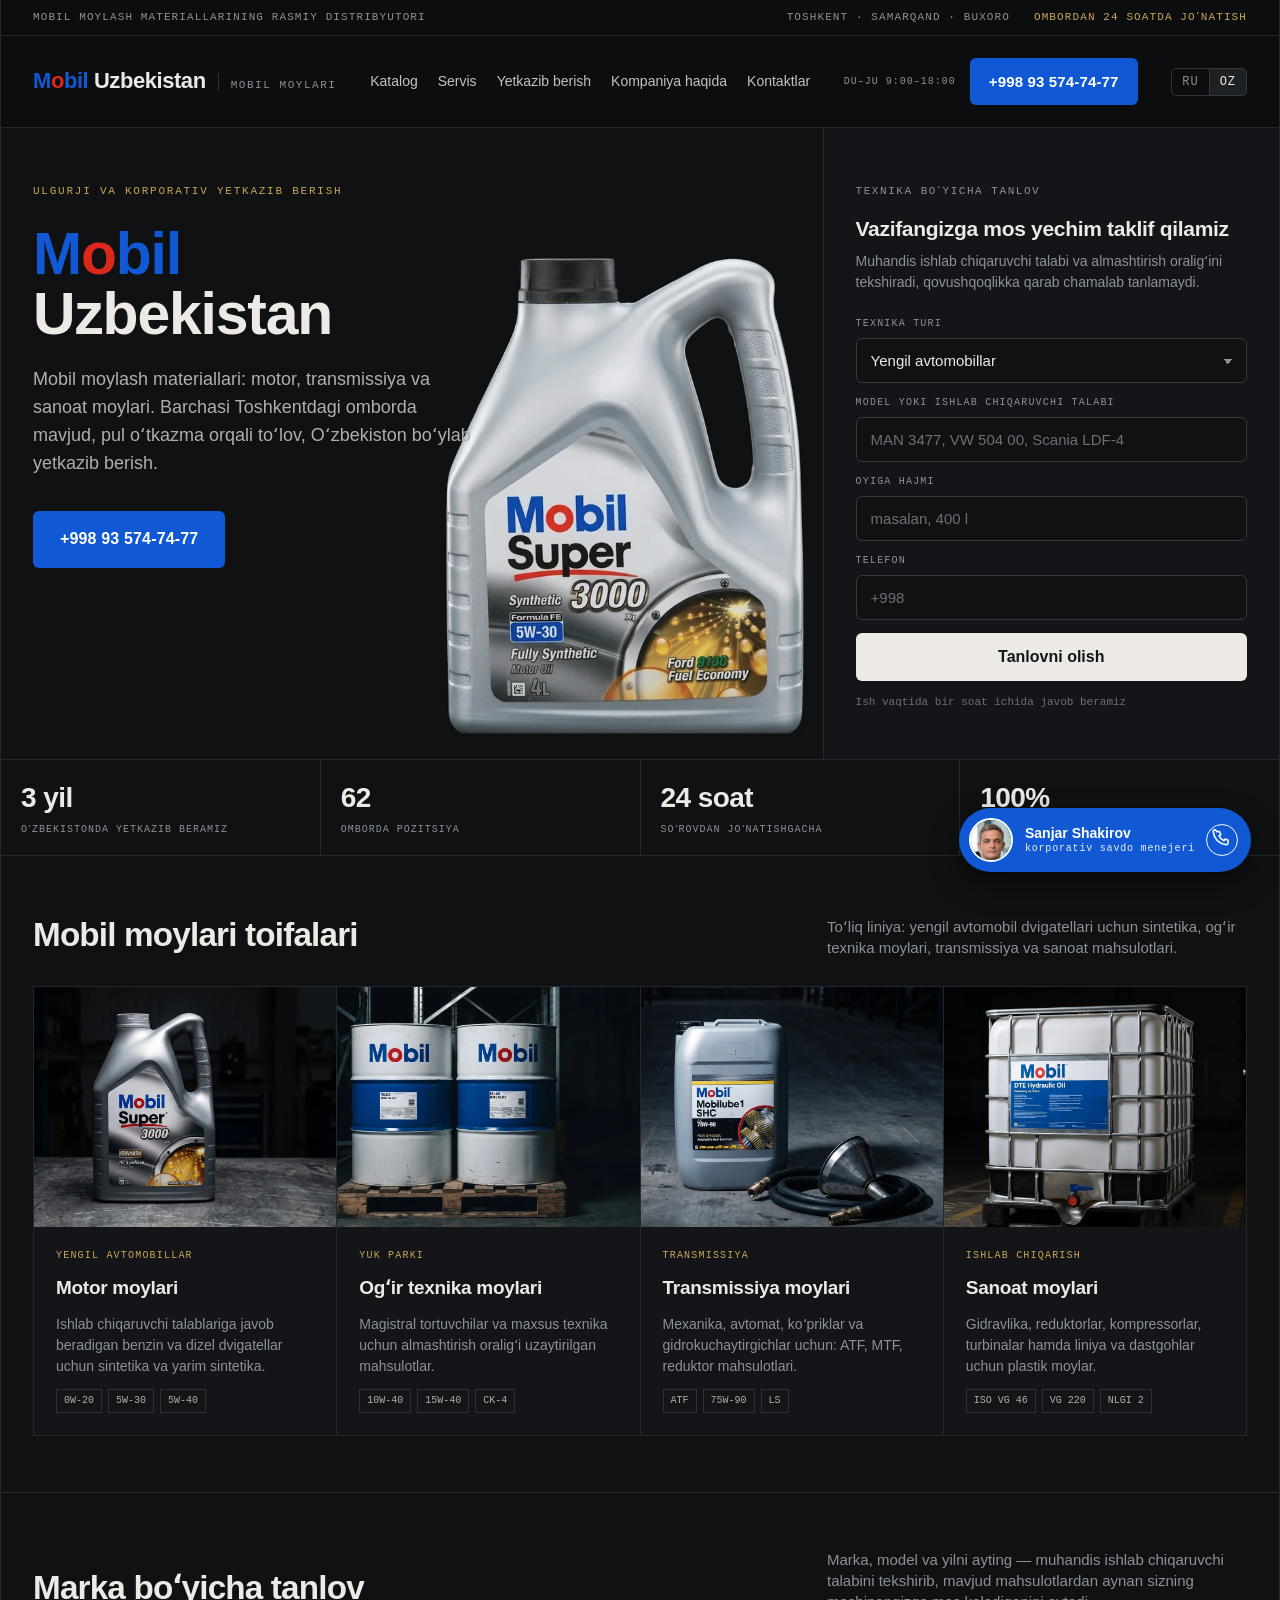
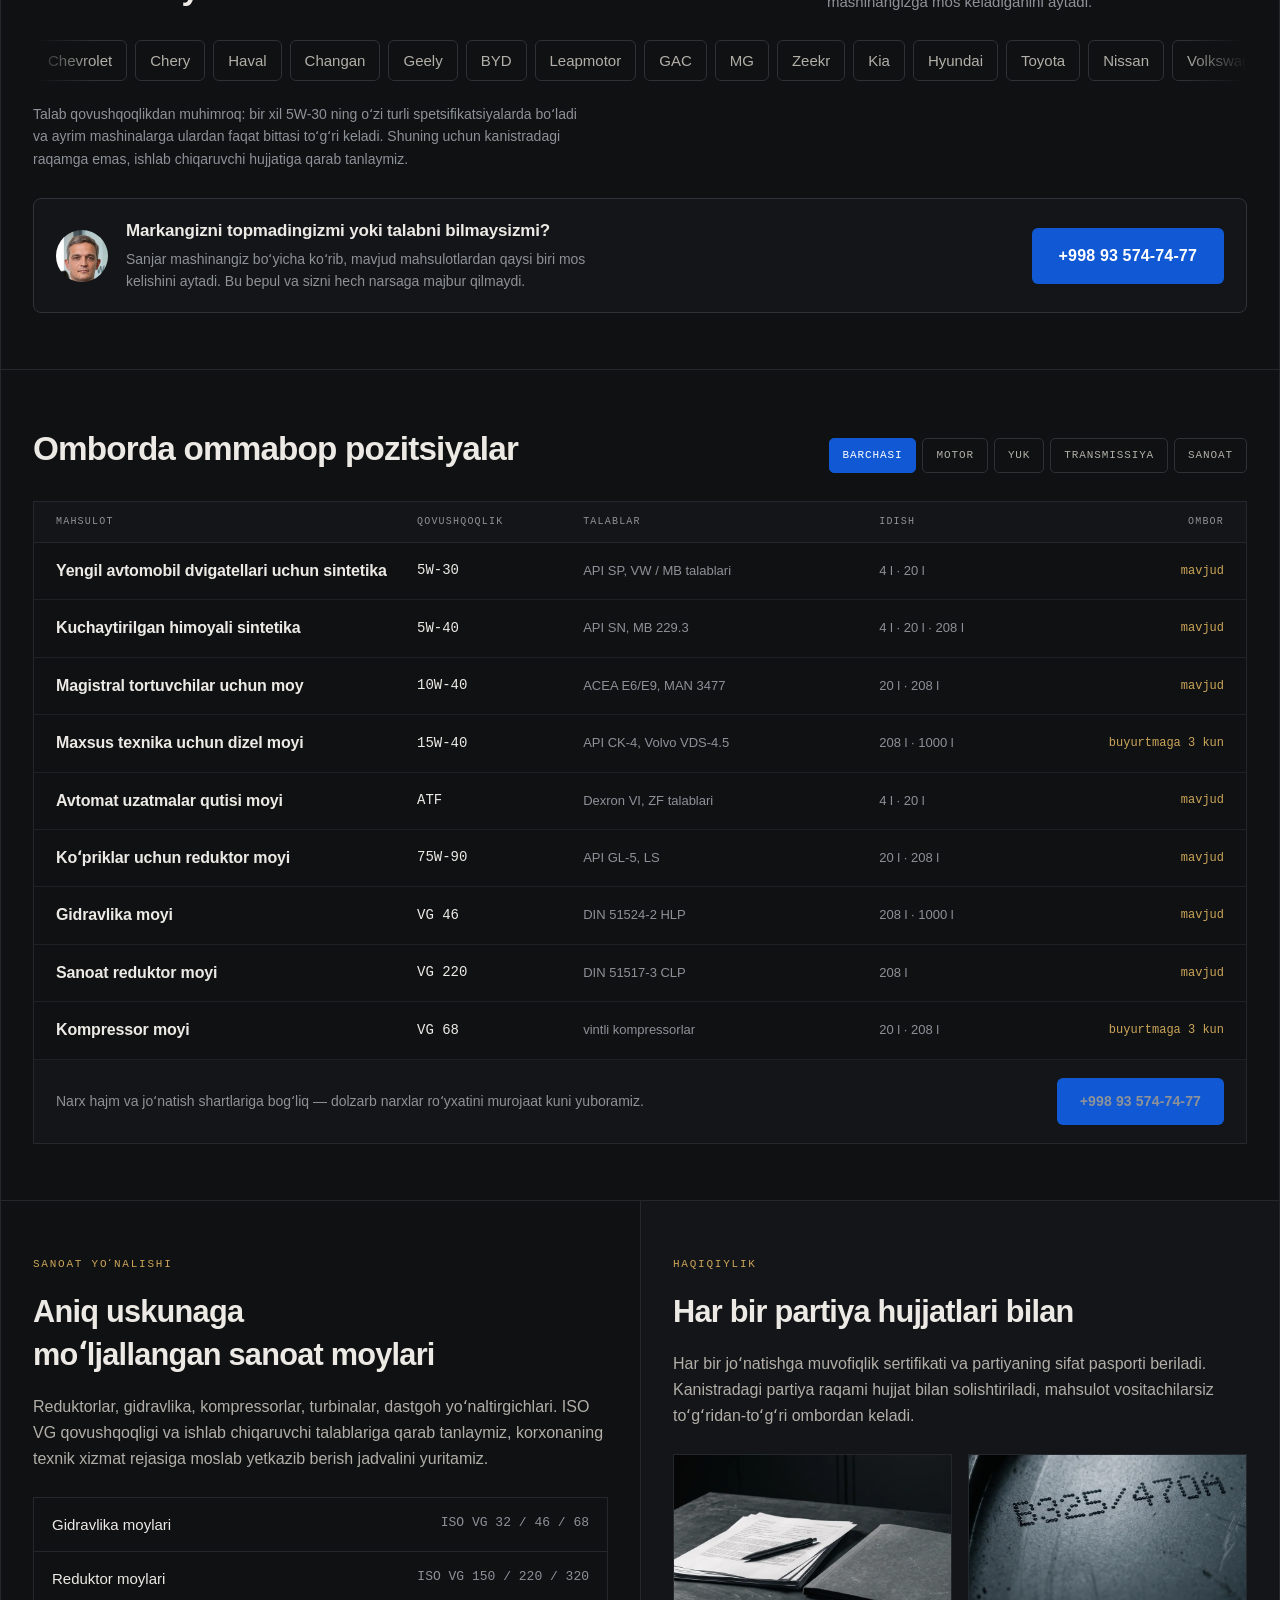
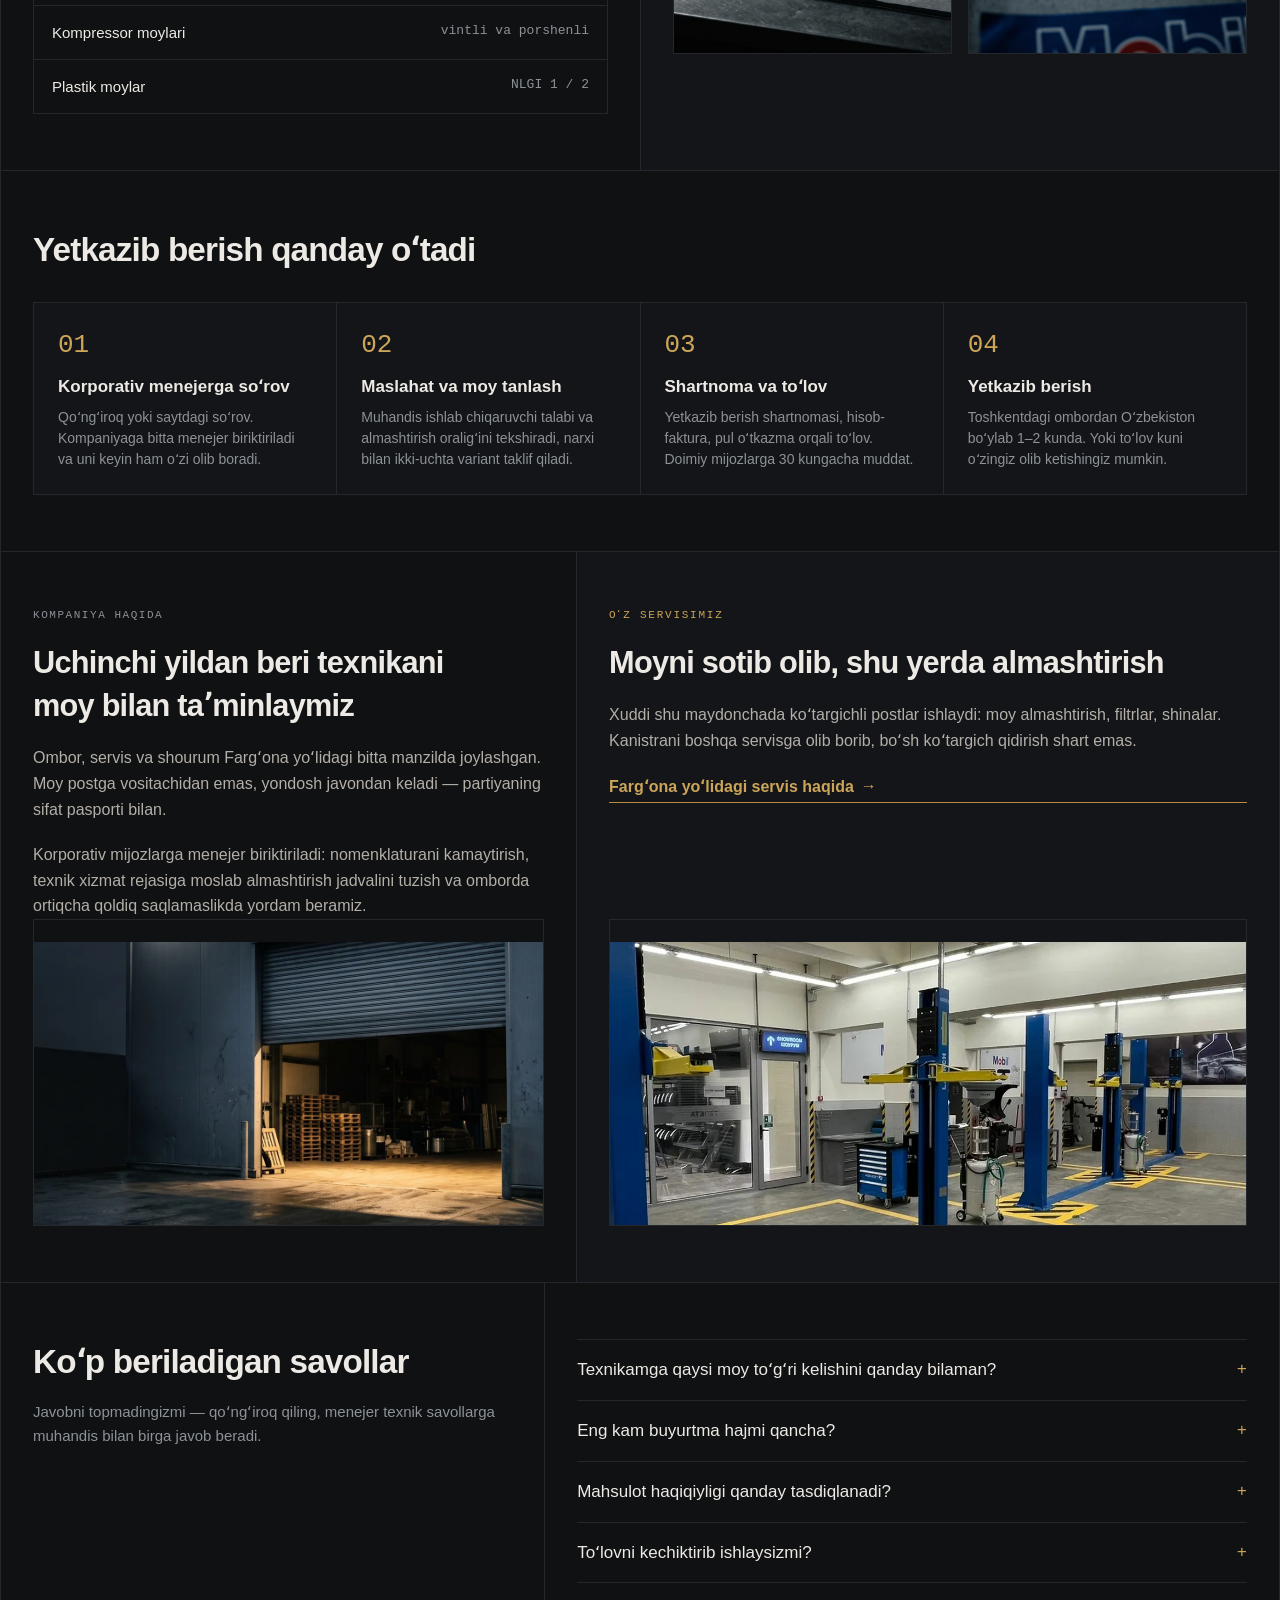
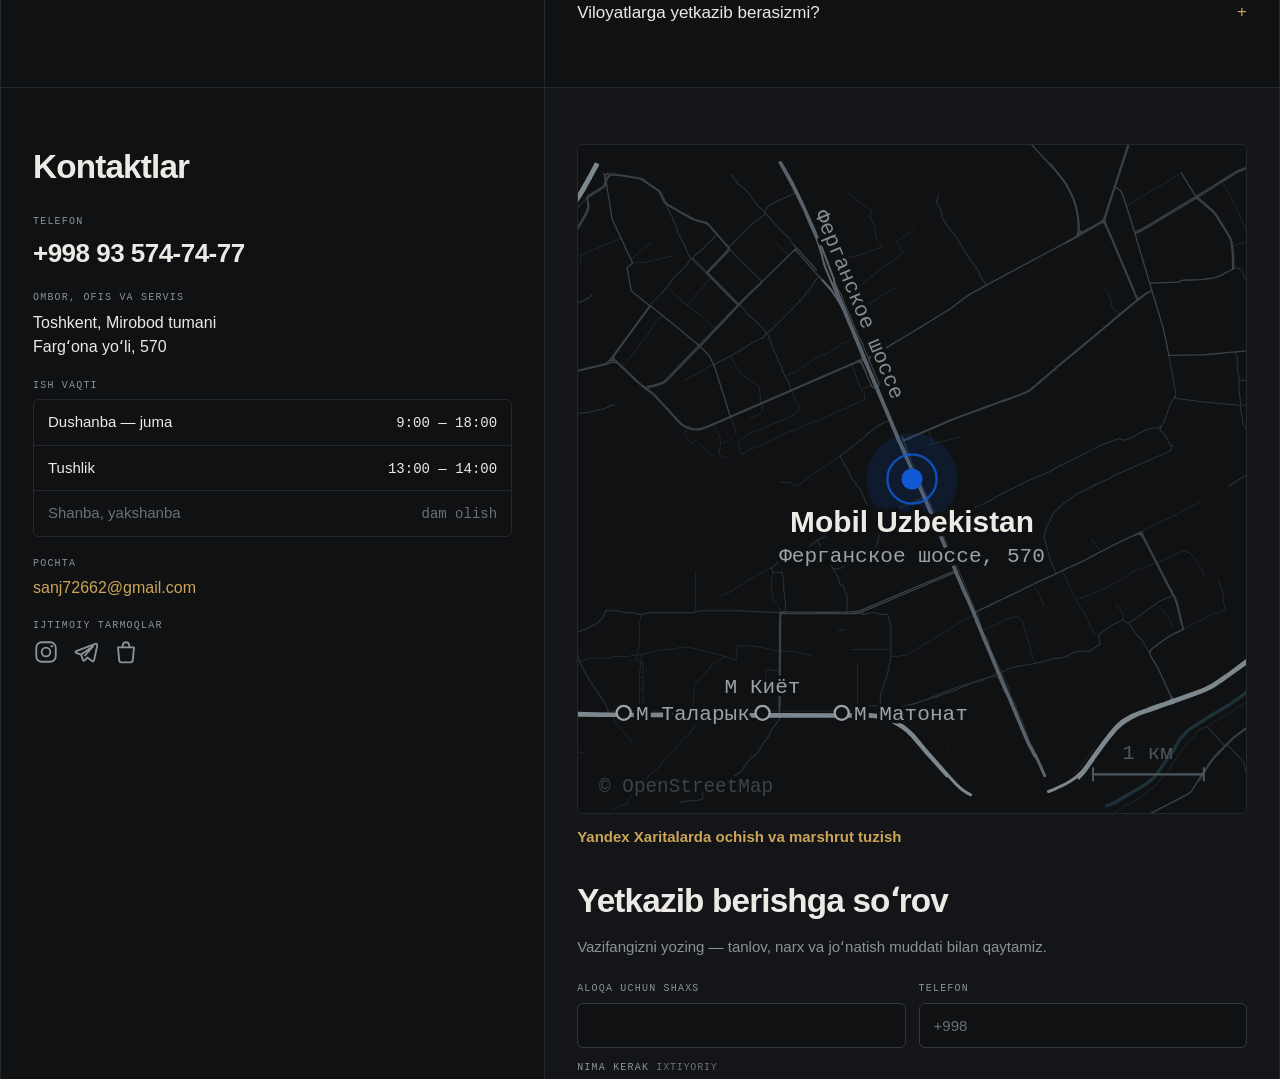
==== uz/index.html @ 9b07e810 "Узбекская версия сайта и переключатель языка Сайт без JavaScript, поэтому вторая версия — это отдель" ====
<!DOCTYPE html>
<html lang="uz">
<head>
<meta charset="utf-8">
<meta name="viewport" content="width=device-width, initial-scale=1">
<meta http-equiv="Content-Security-Policy" content="default-src 'self'; script-src 'self'; style-src 'self' 'unsafe-inline' https://fonts.googleapis.com; font-src https://fonts.gstatic.com; img-src 'self' data:; form-action 'self' https://*.workers.dev; base-uri 'self'; object-src 'none'; upgrade-insecure-requests">
<title>Toshkentda Mobil moylari — ulgurji va chakana | Mobil Uzbekistan</title>
<meta name="description" content="Toshkentda Mobil moylash materiallari: Fargʻona yoʻlidagi ombordan motor, transmissiya va sanoat moylari. Ishlab chiqaruvchi talabi boʻyicha tanlov, Oʻzbekiston boʻylab yetkazib berish, oʻz servisimiz.">
<meta name="robots" content="index,follow,max-image-preview:large,max-snippet:-1">
<meta name="author" content="Mobil Uzbekistan">
<meta name="publisher" content="Mobil Uzbekistan">
<meta name="geo.region" content="UZ-TK">
<meta name="geo.placename" content="Toshkent">
<meta name="theme-color" content="#0f1113">
<link rel="canonical" href="https://mobil-oil.uz/uz/">
<link rel="alternate" hreflang="ru" href="https://mobil-oil.uz/">
<link rel="alternate" hreflang="uz" href="https://mobil-oil.uz/uz/">
<link rel="alternate" hreflang="x-default" href="https://mobil-oil.uz/">

<meta property="og:type" content="website">
<meta property="og:site_name" content="Mobil Uzbekistan">
<meta property="og:locale" content="uz_UZ">
<meta property="og:locale:alternate" content="ru_RU">
<meta property="og:title" content="Toshkentda Mobil moylari — Mobil Uzbekistan">
<meta property="og:description" content="Fargʻona yoʻlidagi Mobil moylash materiallari ombori. Ishlab chiqaruvchi talabi boʻyicha tanlov, pul oʻtkazma orqali toʻlov, Oʻzbekiston boʻylab yetkazib berish, oʻz servisimiz.">
<meta property="og:url" content="https://mobil-oil.uz/uz/">
<meta name="twitter:card" content="summary_large_image">
<meta property="og:image" content="https://mobil-oil.uz/img/og.jpg">
<meta property="og:image:width" content="1200">
<meta property="og:image:height" content="630">
<meta property="og:image:alt" content="Mobil Uzbekistan — Mobil moylash materiallari, Toshkentdagi ombor">

<link rel="icon" href="data:image/svg+xml,%3Csvg xmlns='http://www.w3.org/2000/svg' viewBox='0 0 32 32'%3E%3Crect width='32' height='32' fill='%231159d4'/%3E%3Ctext x='16' y='22' font-family='Helvetica,Arial,sans-serif' font-size='15' font-weight='700' letter-spacing='-0.5' text-anchor='middle' fill='%23ffffff'%3EMU%3C/text%3E%3C/svg%3E">

<link rel="preconnect" href="https://fonts.googleapis.com">
<link rel="preconnect" href="https://fonts.gstatic.com" crossorigin>
<link href="https://fonts.googleapis.com/css2?family=Archivo:wght@400;500;600;700&family=JetBrains+Mono:wght@400;500&display=swap" rel="stylesheet">

<link rel="stylesheet" href="/style.css">
<link rel="preload" as="image" href="/img/hero-canister.webp" fetchpriority="high">
</head>
<body>

<div class="site">

  <div class="topbar">
    <span>Mobil moylash materiallarining rasmiy distribyutori</span>
    <span class="topbar__right">
      <span>Toshkent · Samarqand · Buxoro</span>
      <span class="topbar__ship">Ombordan 24 soatda joʻnatish</span>
    </span>
  </div>

  <header class="header">
    <div class="brand">
      <a class="brand__name" href="/uz/"><span class="wm"><span class="wm-b">M</span><span class="wm-r">o</span><span class="wm-b">bil</span> Uzbekistan</span></a>
      <span class="brand__bar"></span>
      <span class="brand__sub">Mobil moylari</span>
    </div>
    <nav class="nav">
      <a href="#catalog">Katalog</a>
      <a href="/uz/service.html">Servis</a>
      <a href="#delivery">Yetkazib berish</a>
      <a href="#about">Kompaniya haqida</a>
      <a href="#contacts">Kontaktlar</a>
    </nav>
    <div class="hcall">
      <div class="hcall__hours">du–ju 9:00–18:00</div>
      <a class="btn btn--action btn--tel" href="tel:+998935747477"><span class="tel-num">+998 93 574-74-77</span><span class="tel-word">Qoʻngʻiroq qilish</span></a>
    </div>
    <div class="lang">
      <a href="/" hreflang="ru" lang="ru">RU</a>
      <span aria-current="true">OZ</span>
    </div>
    <details class="burger">
      <summary aria-label="Menyu">☰</summary>
      <nav class="burger__menu">
        <a href="#catalog">Katalog</a>
        <a href="/uz/service.html">Servis</a>
        <a href="#delivery">Yetkazib berish</a>
        <a href="#about">Kompaniya haqida</a>
        <a href="#contacts">Kontaktlar</a>
      </nav>
    </details>
  </header>

  <!-- birinchi ekran -->
  <section class="split hero">
    <div class="hero__main">
      <div class="hero__text">
        <div class="kicker kicker--gold">Ulgurji va korporativ yetkazib berish</div>
        <h1 class="h1"><span class="wm"><span class="wm-b">M</span><span class="wm-r">o</span><span class="wm-b">bil</span> Uzbekistan</span></h1>
        <p class="hero__lead">Mobil moylash materiallari: motor, transmissiya va sanoat moylari. Barchasi Toshkentdagi omborda mavjud, pul oʻtkazma orqali toʻlov, Oʻzbekiston boʻylab yetkazib berish.</p>
        <div class="hero__cta">
          <a class="btn btn--action btn--tel" href="tel:+998935747477"><span class="tel-num">+998 93 574-74-77</span><span class="tel-word">Qoʻngʻiroq qilish</span></a>
        </div>
      </div>
      <img class="hero__prod" src="/img/hero-canister.webp" width="560" height="840"
           alt="Mobil Super 3000 X1 Formula FE 5W-30 motor moyi kanistrasi, 4 l">
    </div>

    <div class="panel pick">
      <div class="kicker">Texnika boʻyicha tanlov</div>
      <div class="pick__title">Vazifangizga mos yechim taklif qilamiz</div>
      <div class="pick__note">Muhandis ishlab chiqaruvchi talabi va almashtirish oraligʻini tekshiradi, qovushqoqlikka qarab chamalab tanlamaydi.</div>
      <form class="pick__form" method="post" action="https://mobil-oil-relay.zvezdotank.workers.dev/">
        <input type="hidden" name="_form" value="Texnika boʻyicha tanlov (UZ)">
        <input type="hidden" name="_next" value="uz">
        <input class="trap" type="text" name="company_site" tabindex="-1" autocomplete="off" aria-hidden="true">

        <label class="field">
          <span>Texnika turi</span>
          <select name="type">
            <option>Yengil avtomobillar</option>
            <option>Yuk mashinalari va maxsus texnika</option>
            <option>Sanoat uskunalari</option>
            <option>Kompressorlar va gidravlika</option>
          </select>
        </label>
        <label class="field">
          <span>Model yoki ishlab chiqaruvchi talabi</span>
          <input name="spec" placeholder="MAN 3477, VW 504 00, Scania LDF-4">
        </label>
        <label class="field">
          <span>Oyiga hajmi</span>
          <input name="volume" placeholder="masalan, 400 l">
        </label>
        <label class="field">
          <span>Telefon</span>
          <input name="phone" type="tel" placeholder="+998" required>
        </label>
        <button class="btn btn--light" type="submit">Tanlovni olish</button>
        <div class="pick__after">Ish vaqtida bir soat ichida javob beramiz</div>
      </form>
    </div>
  </section>

  <section class="statband">
    <div class="hair stats">
      <div class="stat"><div class="stat__n">3 yil</div><div class="stat__l">Oʻzbekistonda yetkazib beramiz</div></div>
      <div class="stat"><div class="stat__n">62</div><div class="stat__l">omborda pozitsiya</div></div>
      <div class="stat"><div class="stat__n">24 soat</div><div class="stat__l">soʻrovdan joʻnatishgacha</div></div>
      <div class="stat"><div class="stat__n">100%</div><div class="stat__l">sertifikatli original</div></div>
    </div>
  </section>

  <!-- toifalar -->
  <section class="sec" id="catalog">
    <div class="sechead">
      <h2 class="h2">Mobil moylari toifalari</h2>
      <p>Toʻliq liniya: yengil avtomobil dvigatellari uchun sintetika, ogʻir texnika moylari, transmissiya va sanoat mahsulotlari.</p>
    </div>
    <div class="hair cats">
      <article class="cat">
        <img class="cat__ph" src="/img/cat-motor.webp" width="1160" height="829" loading="lazy"
             alt="Verstakdagi Mobil Super 3000 5W-40 motor moyi kanistrasi">
        <div class="cat__num">01</div>
        <div class="cat__body">
          <div class="cat__kicker">Yengil avtomobillar</div>
          <div class="cat__title">Motor moylari</div>
          <div class="cat__text">Ishlab chiqaruvchi talablariga javob beradigan benzin va dizel dvigatellar uchun sintetika va yarim sintetika.</div>
          <div class="cat__tagline">0W-20 · 5W-30 · 5W-40 · VW, MB, BMW talablari</div>
          <div class="cat__tags"><span>0W-20</span><span>5W-30</span><span>5W-40</span></div>
        </div>
      </article>
      <article class="cat">
        <img class="cat__ph" src="/img/cat-truck.webp" width="1160" height="829" loading="lazy"
             alt="Omborda palletdagi 208 litrli Mobil moyi bochkalari">
        <div class="cat__num">02</div>
        <div class="cat__body">
          <div class="cat__kicker">Yuk parki</div>
          <div class="cat__title">Ogʻir texnika moylari</div>
          <div class="cat__text">Magistral tortuvchilar va maxsus texnika uchun almashtirish oraligʻi uzaytirilgan mahsulotlar.</div>
          <div class="cat__tagline">10W-40 · 15W-40 · MAN, Scania, Volvo</div>
          <div class="cat__tags"><span>10W-40</span><span>15W-40</span><span>CK-4</span></div>
        </div>
      </article>
      <article class="cat">
        <img class="cat__ph" src="/img/cat-trans.webp" width="1160" height="829" loading="lazy"
             alt="20 litrli Mobilube 1 SHC 75W-90 transmissiya moyi chelagi">
        <div class="cat__num">03</div>
        <div class="cat__body">
          <div class="cat__kicker">Transmissiya</div>
          <div class="cat__title">Transmissiya moylari</div>
          <div class="cat__text">Mexanika, avtomat, koʻpriklar va gidrokuchaytirgichlar uchun: ATF, MTF, reduktor mahsulotlari.</div>
          <div class="cat__tagline">ATF · 75W-90 · 80W-140 · LS turlari</div>
          <div class="cat__tags"><span>ATF</span><span>75W-90</span><span>LS</span></div>
        </div>
      </article>
      <article class="cat">
        <img class="cat__ph" src="/img/cat-industrial.webp" width="1160" height="829" loading="lazy"
             alt="Mobil DTE gidravlika moyi solingan 1000 litrli yevrokub">
        <div class="cat__num">04</div>
        <div class="cat__body">
          <div class="cat__kicker">Ishlab chiqarish</div>
          <div class="cat__title">Sanoat moylari</div>
          <div class="cat__text">Gidravlika, reduktorlar, kompressorlar, turbinalar hamda liniya va dastgohlar uchun plastik moylar.</div>
          <div class="cat__tagline">ISO VG 32–320 · NLGI 1/2 · turbina moylari</div>
          <div class="cat__tags"><span>ISO VG 46</span><span>VG 220</span><span>NLGI 2</span></div>
        </div>
      </article>
    </div>
  </section>

  <!-- markalar -->
  <section class="sec brands">
    <div class="sechead">
      <h2 class="h2">Marka boʻyicha tanlov</h2>
      <p>Marka, model va yilni ayting — muhandis ishlab chiqaruvchi talabini tekshirib, mavjud mahsulotlardan aynan sizning mashinangizga mos keladiganini aytadi.</p>
    </div>
    <div class="marquee">
      <div class="marquee__track">
        <span>Chevrolet</span>
        <span>Chery</span>
        <span>Haval</span>
        <span>Changan</span>
        <span>Geely</span>
        <span>BYD</span>
        <span>Leapmotor</span>
        <span>GAC</span>
        <span>MG</span>
        <span>Zeekr</span>
        <span>Kia</span>
        <span>Hyundai</span>
        <span>Toyota</span>
        <span>Nissan</span>
        <span>Volkswagen</span>
        <span>Mercedes-Benz</span>
        <span>BMW</span>
        <span>Porsche</span>
        <span>Isuzu</span>
        <span aria-hidden="true">Chevrolet</span>
        <span aria-hidden="true">Chery</span>
        <span aria-hidden="true">Haval</span>
        <span aria-hidden="true">Changan</span>
        <span aria-hidden="true">Geely</span>
        <span aria-hidden="true">BYD</span>
        <span aria-hidden="true">Leapmotor</span>
        <span aria-hidden="true">GAC</span>
        <span aria-hidden="true">MG</span>
        <span aria-hidden="true">Zeekr</span>
        <span aria-hidden="true">Kia</span>
        <span aria-hidden="true">Hyundai</span>
        <span aria-hidden="true">Toyota</span>
        <span aria-hidden="true">Nissan</span>
        <span aria-hidden="true">Volkswagen</span>
        <span aria-hidden="true">Mercedes-Benz</span>
        <span aria-hidden="true">BMW</span>
        <span aria-hidden="true">Porsche</span>
        <span aria-hidden="true">Isuzu</span>
      </div>
    </div>
    <p class="brands__note">Talab qovushqoqlikdan muhimroq: bir xil 5W-30 ning oʻzi turli spetsifikatsiyalarda boʻladi va ayrim mashinalarga ulardan faqat bittasi toʻgʻri keladi. Shuning uchun kanistradagi raqamga emas, ishlab chiqaruvchi hujjatiga qarab tanlaymiz.</p>
    <div class="nextstep">
      <img class="nextstep__ava" src="/img/manager.webp" width="192" height="192" alt="">
      <div class="nextstep__text">
        <b>Markangizni topmadingizmi yoki talabni bilmaysizmi?</b>
        <span>Sanjar mashinangiz boʻyicha koʻrib, mavjud mahsulotlardan qaysi biri mos kelishini aytadi. Bu bepul va sizni hech narsaga majbur qilmaydi.</span>
      </div>
      <a class="btn btn--action btn--tel" href="tel:+998935747477"><span class="tel-num">+998 93 574-74-77</span><span class="tel-word">Sanjarga qoʻngʻiroq</span></a>
    </div>
  </section>

  <!-- ommabop pozitsiyalar -->
  <section class="sec catalog">
    <div class="sechead">
      <h2 class="h2">Omborda ommabop pozitsiyalar</h2>
      <fieldset class="filters">
        <legend>Mahsulot guruhi boʻyicha filtr</legend>
        <input type="radio" name="filter" id="f-all" checked><label for="f-all">Barchasi</label>
        <input type="radio" name="filter" id="f-motor"><label for="f-motor">Motor</label>
        <input type="radio" name="filter" id="f-truck"><label for="f-truck">Yuk</label>
        <input type="radio" name="filter" id="f-trans"><label for="f-trans">Transmissiya</label>
        <input type="radio" name="filter" id="f-indus"><label for="f-indus">Sanoat</label>
      </fieldset>
    </div>
    <div class="table">
      <div class="prow thead">
        <div>Mahsulot</div><div>Qovushqoqlik</div><div>Talablar</div><div>Idish</div><div style="text-align:right">Ombor</div>
      </div>
      <div class="prow" data-g="motor">
        <div class="p-name">Yengil avtomobil dvigatellari uchun sintetika</div>
        <div class="p-visc">5W-30</div>
        <div class="p-spec">API SP, VW / MB talablari</div>
        <div class="p-pack">4 l · 20 l</div>
        <div class="p-stock">mavjud</div>
      </div>
      <div class="prow" data-g="motor">
        <div class="p-name">Kuchaytirilgan himoyali sintetika</div>
        <div class="p-visc">5W-40</div>
        <div class="p-spec">API SN, MB 229.3</div>
        <div class="p-pack">4 l · 20 l · 208 l</div>
        <div class="p-stock">mavjud</div>
      </div>
      <div class="prow" data-g="truck">
        <div class="p-name">Magistral tortuvchilar uchun moy</div>
        <div class="p-visc">10W-40</div>
        <div class="p-spec">ACEA E6/E9, MAN 3477</div>
        <div class="p-pack">20 l · 208 l</div>
        <div class="p-stock">mavjud</div>
      </div>
      <div class="prow" data-g="truck">
        <div class="p-name">Maxsus texnika uchun dizel moyi</div>
        <div class="p-visc">15W-40</div>
        <div class="p-spec">API CK-4, Volvo VDS-4.5</div>
        <div class="p-pack">208 l · 1000 l</div>
        <div class="p-stock">buyurtmaga 3 kun</div>
      </div>
      <div class="prow" data-g="trans">
        <div class="p-name">Avtomat uzatmalar qutisi moyi</div>
        <div class="p-visc">ATF</div>
        <div class="p-spec">Dexron VI, ZF talablari</div>
        <div class="p-pack">4 l · 20 l</div>
        <div class="p-stock">mavjud</div>
      </div>
      <div class="prow" data-g="trans">
        <div class="p-name">Koʻpriklar uchun reduktor moyi</div>
        <div class="p-visc">75W-90</div>
        <div class="p-spec">API GL-5, LS</div>
        <div class="p-pack">20 l · 208 l</div>
        <div class="p-stock">mavjud</div>
      </div>
      <div class="prow" data-g="indus">
        <div class="p-name">Gidravlika moyi</div>
        <div class="p-visc">VG 46</div>
        <div class="p-spec">DIN 51524-2 HLP</div>
        <div class="p-pack">208 l · 1000 l</div>
        <div class="p-stock">mavjud</div>
      </div>
      <div class="prow" data-g="indus">
        <div class="p-name">Sanoat reduktor moyi</div>
        <div class="p-visc">VG 220</div>
        <div class="p-spec">DIN 51517-3 CLP</div>
        <div class="p-pack">208 l</div>
        <div class="p-stock">mavjud</div>
      </div>
      <div class="prow" data-g="indus">
        <div class="p-name">Kompressor moyi</div>
        <div class="p-visc">VG 68</div>
        <div class="p-spec">vintli kompressorlar</div>
        <div class="p-pack">20 l · 208 l</div>
        <div class="p-stock">buyurtmaga 3 kun</div>
      </div>
      <div class="tfoot">
        <span>Narx hajm va joʻnatish shartlariga bogʻliq — dolzarb narxlar roʻyxatini murojaat kuni yuboramiz.</span>
        <a class="btn btn--action btn--tel" href="tel:+998935747477"><span class="tel-num">+998 93 574-74-77</span><span class="tel-word">Narxni bilish</span></a>
      </div>
    </div>
  </section>

  <!-- sanoat yoʻnalishi va haqiqiylik -->
  <section class="split" id="industrial" style="grid-template-columns:1fr 1fr">
    <div class="sec" style="border-bottom:0">
      <div class="kicker kicker--gold">Sanoat yoʻnalishi</div>
      <h2 class="h3" style="margin:18px 0">Aniq uskunaga moʻljallangan sanoat moylari</h2>
      <p class="lead" style="margin-bottom:26px">Reduktorlar, gidravlika, kompressorlar, turbinalar, dastgoh yoʻnaltirgichlari. ISO VG qovushqoqligi va ishlab chiqaruvchi talablariga qarab tanlaymiz, korxonaning texnik xizmat rejasiga moslab yetkazib berish jadvalini yuritamiz.</p>
      <div class="hair rows">
        <div class="row2"><span>Gidravlika moylari</span><span>ISO VG 32 / 46 / 68</span></div>
        <div class="row2"><span>Reduktor moylari</span><span>ISO VG 150 / 220 / 320</span></div>
        <div class="row2"><span>Kompressor moylari</span><span>vintli va porshenli</span></div>
        <div class="row2"><span>Plastik moylar</span><span>NLGI 1 / 2</span></div>
      </div>
    </div>
    <div class="sec panel" style="border-bottom:0">
      <div class="kicker kicker--gold">Haqiqiylik</div>
      <h2 class="h3" style="margin:18px 0">Har bir partiya hujjatlari bilan</h2>
      <p class="lead" style="margin-bottom:26px">Har bir joʻnatishga muvofiqlik sertifikati va partiyaning sifat pasporti beriladi. Kanistradagi partiya raqami hujjat bilan solishtiriladi, mahsulot vositachilarsiz toʻgʻridan-toʻgʻri ombordan keladi.</p>
      <div class="docs">
        <img src="/img/doc-papers.webp" width="900" height="600" loading="lazy"
             alt="Joʻnatish hujjatlari: muvofiqlik sertifikati va sifat pasporti">
        <img src="/img/doc-batch.webp" width="900" height="600" loading="lazy"
             alt="Mobil bochkasi qopqogʻiga tushirilgan partiya raqami">
      </div>
    </div>
  </section>

  <!-- yetkazib berish -->
  <section class="sec" id="delivery">
    <h2 class="h2" style="margin-bottom:28px">Yetkazib berish qanday oʻtadi</h2>
    <div class="hair steps">
      <div class="step">
        <div class="step__n">01</div>
        <div class="step__t">Korporativ menejerga soʻrov</div>
        <div class="step__d">Qoʻngʻiroq yoki saytdagi soʻrov. Kompaniyaga bitta menejer biriktiriladi va uni keyin ham oʻzi olib boradi.</div>
      </div>
      <div class="step">
        <div class="step__n">02</div>
        <div class="step__t">Maslahat va moy tanlash</div>
        <div class="step__d">Muhandis ishlab chiqaruvchi talabi va almashtirish oraligʻini tekshiradi, narxi bilan ikki-uchta variant taklif qiladi.</div>
      </div>
      <div class="step">
        <div class="step__n">03</div>
        <div class="step__t">Shartnoma va toʻlov</div>
        <div class="step__d">Yetkazib berish shartnomasi, hisob-faktura, pul oʻtkazma orqali toʻlov. Doimiy mijozlarga 30 kungacha muddat.</div>
      </div>
      <div class="step">
        <div class="step__n">04</div>
        <div class="step__t">Yetkazib berish</div>
        <div class="step__d">Toshkentdagi ombordan Oʻzbekiston boʻylab 1–2 kunda. Yoki toʻlov kuni oʻzingiz olib ketishingiz mumkin.</div>
      </div>
    </div>
  </section>

  <!-- kompaniya haqida -->
  <section class="split about" id="about">
    <div class="sec" style="border-bottom:0">
      <div class="kicker">Kompaniya haqida</div>
      <h2 class="h3" style="margin:18px 0">Uchinchi yildan beri texnikani moy bilan taʼminlaymiz</h2>
      <p class="lead">Ombor, servis va shourum Fargʻona yoʻlidagi bitta manzilda joylashgan. Moy postga vositachidan emas, yondosh javondan keladi — partiyaning sifat pasporti bilan.</p>
      <p class="lead">Korporativ mijozlarga menejer biriktiriladi: nomenklaturani kamaytirish, texnik xizmat rejasiga moslab almashtirish jadvalini tuzish va omborda ortiqcha qoldiq saqlamaslikda yordam beramiz.</p>
      <img class="shot" style="margin-top:22px" src="/img/gate.webp" width="1160" height="870" loading="lazy"
           alt="Ombor darvozasi va yuk ortish maydonchasi">
    </div>
    <div class="sec panel" style="border-bottom:0">
      <div class="kicker kicker--gold">Oʻz servisimiz</div>
      <h2 class="h3" style="margin:18px 0">Moyni sotib olib, shu yerda almashtirish</h2>
      <p class="lead" style="margin-bottom:22px">Xuddi shu maydonchada koʻtargichli postlar ishlaydi: moy almashtirish, filtrlar, shinalar. Kanistrani boshqa servisga olib borib, boʻsh koʻtargich qidirish shart emas.</p>
      <a class="crosslink" href="/uz/service.html">Fargʻona yoʻlidagi servis haqida</a>
      <img class="shot" style="margin-top:22px" src="/img/service.webp" width="1160" height="870" loading="lazy"
           alt="Toshkentdagi Mobil Uzbekistan omborida koʻtargichli servis posti">
    </div>
  </section>

  <!-- savollar -->
  <section class="split faq">
    <div class="faq__intro">
      <h2 class="h2">Koʻp beriladigan savollar</h2>
      <p>Javobni topmadingizmi — qoʻngʻiroq qiling, menejer texnik savollarga muhandis bilan birga javob beradi.</p>
    </div>
    <div class="faq__list">
      <details class="qa" name="faq">
        <summary>Texnikamga qaysi moy toʻgʻri kelishini qanday bilaman?<span class="qa__sign">+</span></summary>
        <div class="qa__a">Model va ishlab chiqaruvchi talabini yuboring — muhandis spetsifikatsiyalarni solishtirib, narxi va yetkazib berish muddati bilan ikki-uchta variant taklif qiladi.</div>
      </details>
      <details class="qa" name="faq">
        <summary>Eng kam buyurtma hajmi qancha?<span class="qa__sign">+</span></summary>
        <div class="qa__a">Chakana savdoda — bitta kanistra. Ulgurji narxlar 200 litrdan yoki shartnoma boʻyicha muntazam oylik hajmdan boshlanadi.</div>
      </details>
      <details class="qa" name="faq">
        <summary>Mahsulot haqiqiyligi qanday tasdiqlanadi?<span class="qa__sign">+</span></summary>
        <div class="qa__a">Har bir partiyaga muvofiqlik sertifikati va sifat pasporti beramiz. Idishdagi partiya raqami hujjat bilan solishtiriladi.</div>
      </details>
      <details class="qa" name="faq">
        <summary>Toʻlovni kechiktirib ishlaysizmi?<span class="qa__sign">+</span></summary>
        <div class="qa__a">Ha, doimiy korporativ mijozlar uchun — yetkazib berish shartnomasi boʻyicha 30 kungacha.</div>
      </details>
      <details class="qa" name="faq">
        <summary>Viloyatlarga yetkazib berasizmi?<span class="qa__sign">+</span></summary>
        <div class="qa__a">Oʻzbekiston boʻylab 1–2 kunda yetkazamiz. Toshkent boʻyicha 300 litrdan ortiq buyurtmalarni bepul olib boramiz.</div>
      </details>
    </div>
  </section>

  <div class="mgr">
    <details>
      <summary>
        <img class="mgr__ava" src="/img/manager.webp" width="192" height="192" alt="">
        <span class="mgr__who"><b>Sanjar Shakirov</b><i>korporativ savdo menejeri</i></span>
        <span class="mgr__ring"><svg class="mgr__phone" viewBox="0 0 24 24" fill="none" stroke="currentColor" stroke-width="1.8" stroke-linecap="round" stroke-linejoin="round" aria-hidden="true"><path d="M6.6 2.9h2.7l1.4 3.4-2 1.2a12 12 0 0 0 5.4 5.4l1.2-2 3.4 1.4v2.7a2 2 0 0 1-2.2 2 17.6 17.6 0 0 1-9.7-4.4 17.6 17.6 0 0 1-4.4-9.7 2 2 0 0 1 2-2.2z"/></svg></span>
      </summary>
      <div class="mgr__card">
        <div class="mgr__head">
          <img class="mgr__ava" src="/img/manager.webp" width="192" height="192" alt="">
          <span>
            <span class="mgr__name">Sanjar Shakirov</span>
            <span class="mgr__role">korporativ savdo menejeri</span>
          </span>
        </div>
        <a class="mgr__link" href="tel:+998935747477">+998 93 574-74-77<em>maslahat</em></a>
        <a class="mgr__link" href="https://t.me/Sanjar57002">@Sanjar57002<em>telegram</em></a>
        <a class="mgr__link" href="mailto:sanj72662@gmail.com">sanj72662@gmail.com<em>pochta</em></a>
      </div>
    </details>
  </div>

  <!-- kontaktlar -->
  <section class="split contacts" id="contacts">
    <div class="sec" style="border-bottom:0">
      <h2 class="h2" style="margin-bottom:24px">Kontaktlar</h2>
      <div class="cblock">
        <div class="cblock__l">Telefon</div>
        <a class="cblock__phone" href="tel:+998935747477">+998 93 574-74-77</a>
      </div>
      <div class="cblock">
        <div class="cblock__l">Ombor, ofis va servis</div>
        <div class="cblock__addr">Toshkent, Mirobod tumani<br>Fargʻona yoʻli, 570</div>
      </div>
      <div class="cblock">
        <div class="cblock__l">Ish vaqti</div>
        <div class="hours">
          <div class="hours__row"><span>Dushanba — juma</span><b>9:00 — 18:00</b></div>
          <div class="hours__row"><span>Tushlik</span><b>13:00 — 14:00</b></div>
          <div class="hours__row hours__row--off"><span>Shanba, yakshanba</span><b>dam olish</b></div>
        </div>
      </div>
      <div class="cblock">
        <div class="cblock__l">Pochta</div>
        <a href="mailto:sanj72662@gmail.com" style="font-size:16px">sanj72662@gmail.com</a>
      </div>
      <div class="cblock">
        <div class="cblock__l">Ijtimoiy tarmoqlar</div>
        <div class="clinks">
          <a href="https://www.instagram.com/tegeta_motors_uzbekistan/" rel="noopener" aria-label="Instagram"><svg viewBox="0 0 24 24" fill="none" stroke="currentColor" stroke-width="1.7" aria-hidden="true"><rect x="3" y="3" width="18" height="18" rx="5"/><circle cx="12" cy="12" r="4"/><circle cx="17.4" cy="6.6" r="1.1" fill="currentColor" stroke="none"/></svg></a>
          <a href="https://t.me/Sanjar57002" rel="noopener" aria-label="Telegram — Sanjarga yozish"><svg viewBox="0 0 24 24" fill="none" stroke="currentColor" stroke-width="1.7" stroke-linejoin="round" aria-hidden="true"><path d="M21.2 4.3 2.9 11.2c-.8.3-.8 1.4 0 1.7l4.6 1.5 1.7 5c.2.7 1.1.9 1.6.3l2.4-2.6 4.6 3.4c.6.4 1.4.1 1.6-.6l3-14c.2-.8-.6-1.5-1.2-1.6z"/><path d="M7.5 14.4 18.6 6.6l-7.9 9.1"/></svg></a>
          <a href="https://uzum.uz/ru/shop/tmca" rel="noopener" aria-label="Uzum Marketdagi doʻkon"><svg viewBox="0 0 24 24" fill="none" stroke="currentColor" stroke-width="1.7" stroke-linejoin="round" aria-hidden="true"><path d="M4.6 7.8h14.8l-1.15 12a2 2 0 0 1-2 1.8H7.75a2 2 0 0 1-2-1.8z"/><path d="M9 7.8V6a3 3 0 0 1 6 0v1.8"/></svg></a>
        </div>
      </div>
    </div>
    <div class="sec panel" id="order" style="border-bottom:0">
      <div class="mapbox mapbox--top">
        <a class="mapbox__map" href="https://yandex.com/maps/org/tegeta_motors/206284429216/" rel="noopener"
           aria-label="Xaritani Yandex Xaritalarda ochish">
          <picture>
            <!-- telefonda xarita uchun ~340 px: tor kadr, aks holda yozuvlar oʻqilmaydi -->
            <source media="(max-width:759px)" srcset="/img/map-mobile.svg" width="380" height="380">
            <img src="/img/map.svg" width="760" height="400" loading="lazy"
                 alt="Yoʻl sxemasi: ombor va servis Fargʻona yoʻli, 570, Mirobod tumani, Toshkent — Matonat, Qiyot va Rohat metro bekatlari orasida, Xonobod tepa shoh koʻchasi yonida">
          </picture>
        </a>
        <a class="mapbox__link" href="https://yandex.com/maps/org/tegeta_motors/206284429216/"
           rel="noopener">Yandex Xaritalarda ochish va marshrut tuzish</a>
      </div>
      <h2 class="h2" style="margin:30px 0 10px">Yetkazib berishga soʻrov</h2>
      <p style="font-size:15px;color:var(--dim);line-height:1.55;margin-bottom:24px">Vazifangizni yozing — tanlov, narx va joʻnatish muddati bilan qaytamiz.</p>
      <form class="order" method="post" action="https://mobil-oil-relay.zvezdotank.workers.dev/">
        <input type="hidden" name="_form" value="Yetkazib berishga soʻrov (UZ)">
        <input type="hidden" name="_next" value="uz">
        <input class="trap" type="text" name="company_site" tabindex="-1" autocomplete="off" aria-hidden="true">

        <label class="field"><span>Aloqa uchun shaxs</span><input name="name"></label>
        <label class="field"><span>Telefon</span><input name="phone" type="tel" placeholder="+998" required></label>
        <label class="field wide">
          <span>Nima kerak <em class="field__opt">ixtiyoriy</em></span>
          <textarea name="task" rows="3" placeholder="Texnika turi, talablar, hajm, idish"></textarea>
        </label>
        <button type="submit">Soʻrov yuborish</button>
      </form>
    </div>
  </section>

  <footer class="footer">
    <span><a class="footer__brand" href="/uz/"><span class="wm"><span class="wm-b">M</span><span class="wm-r">o</span><span class="wm-b">bil</span> Uzbekistan</span></a> · Mobil moylari va moylash materiallari yetkazib berish</span>
    <span class="social">
      <a href="https://www.instagram.com/tegeta_motors_uzbekistan/" rel="noopener" aria-label="Instagram"><svg viewBox="0 0 24 24" fill="none" stroke="currentColor" stroke-width="1.7" aria-hidden="true"><rect x="3" y="3" width="18" height="18" rx="5"/><circle cx="12" cy="12" r="4"/><circle cx="17.4" cy="6.6" r="1.1" fill="currentColor" stroke="none"/></svg></a>
      <a href="https://t.me/Sanjar57002" rel="noopener" aria-label="Telegram — Sanjarga yozish"><svg viewBox="0 0 24 24" fill="none" stroke="currentColor" stroke-width="1.7" stroke-linejoin="round" aria-hidden="true"><path d="M21.2 4.3 2.9 11.2c-.8.3-.8 1.4 0 1.7l4.6 1.5 1.7 5c.2.7 1.1.9 1.6.3l2.4-2.6 4.6 3.4c.6.4 1.4.1 1.6-.6l3-14c.2-.8-.6-1.5-1.2-1.6z"/><path d="M7.5 14.4 18.6 6.6l-7.9 9.1"/></svg></a>
      <a href="https://uzum.uz/ru/shop/tmca" rel="noopener" aria-label="Uzum Marketdagi doʻkon"><svg viewBox="0 0 24 24" fill="none" stroke="currentColor" stroke-width="1.7" stroke-linejoin="round" aria-hidden="true"><path d="M4.6 7.8h14.8l-1.15 12a2 2 0 0 1-2 1.8H7.75a2 2 0 0 1-2-1.8z"/><path d="M9 7.8V6a3 3 0 0 1 6 0v1.8"/></svg></a>
    </span>
    <span>Mobil — huquq egasining savdo belgisi. Tegeta Motors kompaniyasining sayti.</span>
    <span>Sayt va targʻibot — <a href="https://sales-hub.uz/?utm_source=mobil-oil.uz&amp;utm_medium=referral&amp;utm_campaign=footer" rel="noopener">Sales HUB</a></span>
  </footer>
</div>


<!-- pastki panel: telefon uchun -->
<div class="bar">
  <details>
    <summary>
      <a class="bar__call" href="tel:+998935747477">Qoʻngʻiroq</a>
      <span class="bar__write"><span class="w-open">Yozish</span><span class="w-close">Yopish</span></span>
    </summary>
    <div class="hair bar__links">
      <a href="https://t.me/Sanjar57002">Telegram<em>@Sanjar57002</em></a>
      <a href="mailto:sanj72662@gmail.com">Pochta<em>sanj72662@…</em></a>
    </div>
  </details>
  <div class="bar__mgr">
    <img class="bar__ava" src="/img/manager.webp" width="192" height="192" alt="">
    Sanjar Shakirov · menejer
  </div>
</div>

<script type="application/ld+json">
{
  "@context":"https://schema.org",
  "@type":"AutoPartsStore",
  "name":"Mobil Uzbekistan — Mobil moylari",
  "description":"Avtoparklar, zavodlar va servislar uchun Mobil motor, transmissiya va sanoat moylarini ulgurji yetkazib berish.",
  "url":"https://mobil-oil.uz/uz/",
  "telephone":"+998935747477",
  "email":"sanj72662@gmail.com",
  "address":{"@type":"PostalAddress","addressLocality":"Toshkent","streetAddress":"Mirobod tumani, Fargʻona yoʻli, 570","addressCountry":"UZ"},
  "areaServed":"UZ",
  "sameAs":["https://www.instagram.com/tegeta_motors_uzbekistan/"],
  "image":"https://mobil-oil.uz/img/og.jpg",
  "currenciesAccepted":"UZS",
  "paymentAccepted":"Pul oʻtkazma orqali toʻlov",
  "department":{"@type":"AutoRepair","name":"Mobil Uzbekistan — servis","url":"https://mobil-oil.uz/uz/service.html"},
  "openingHours":["Mo-Fr 09:00-13:00","Mo-Fr 14:00-18:00"]
}
</script>

<script type="application/ld+json">
{
 "@context": "https://schema.org",
 "@type": "FAQPage",
 "inLanguage": "uz-UZ",
 "mainEntity": [
  {
   "@type": "Question",
   "name": "Texnikamga qaysi moy toʻgʻri kelishini qanday bilaman?",
   "acceptedAnswer": {
    "@type": "Answer",
    "text": "Model va ishlab chiqaruvchi talabini yuboring — muhandis spetsifikatsiyalarni solishtirib, narxi va yetkazib berish muddati bilan ikki-uchta variant taklif qiladi."
   }
  },
  {
   "@type": "Question",
   "name": "Eng kam buyurtma hajmi qancha?",
   "acceptedAnswer": {
    "@type": "Answer",
    "text": "Chakana savdoda — bitta kanistra. Ulgurji narxlar 200 litrdan yoki shartnoma boʻyicha muntazam oylik hajmdan boshlanadi."
   }
  },
  {
   "@type": "Question",
   "name": "Mahsulot haqiqiyligi qanday tasdiqlanadi?",
   "acceptedAnswer": {
    "@type": "Answer",
    "text": "Har bir partiyaga muvofiqlik sertifikati va sifat pasporti beramiz. Idishdagi partiya raqami hujjat bilan solishtiriladi."
   }
  },
  {
   "@type": "Question",
   "name": "Toʻlovni kechiktirib ishlaysizmi?",
   "acceptedAnswer": {
    "@type": "Answer",
    "text": "Ha, doimiy korporativ mijozlar uchun — yetkazib berish shartnomasi boʻyicha 30 kungacha."
   }
  },
  {
   "@type": "Question",
   "name": "Viloyatlarga yetkazib berasizmi?",
   "acceptedAnswer": {
    "@type": "Answer",
    "text": "Oʻzbekiston boʻylab 1–2 kunda yetkazamiz. Toshkent boʻyicha 300 litrdan ortiq buyurtmalarni bepul olib boramiz."
   }
  }
 ]
}
</script>

<script type="application/ld+json">
{
 "@context": "https://schema.org",
 "@type": "WebSite",
 "name": "Mobil Uzbekistan",
 "alternateName": "Toshkentda Mobil moylari",
 "url": "https://mobil-oil.uz/uz/",
 "inLanguage": "uz-UZ",
 "publisher": {
  "@type": "Organization",
  "name": "Mobil Uzbekistan",
  "url": "https://mobil-oil.uz/",
  "logo": "https://mobil-oil.uz/img/og.jpg"
 }
}
</script>

</body>
</html>
---- style.css ----
/* ============ токены ============ */
:root{
  /* поверхности: от самой тёмной к светлой */
  --deep:#0b0d0e;      /* топбар, шапка, подвал */
  --bg:#0f1113;        /* основной фон */
  --surface:#131518;   /* карточки и правые панели */

  /* линии */
  --line:#24272b;
  --line-soft:#1e2124;
  --line-strong:#2e3237;
  --field:#34383d;

  /* текст */
  --text:#edeae5;
  --text-2:#dcd8d1;
  --nav:#c6c2bb;
  --muted:#b3afa8;
  --dim:#8d9298;
  --faint:#6c7076;

  /* Два сигнальных цвета, оба с канистры.
     Действие — синий: фирменный флотский с этикетки #053fa3 поднят
     по светлоте с 33% до 45% при том же тоне 218°, иначе кнопка
     на почти чёрном фоне проваливается. Акцент — золото #cca558
     (на таре 204,165,88). Красный из макета убран: он остался
     на самой этикетке, в интерфейсе третий сигнальный цвет лишний. */
  --action:#1159d4;
  --action-hover:#2f74e8;
  --gold:#cca558;
  --gold-hover:#e2bd79;
  --gold-dim:#b78c41;
  --mobil-red:#da291c;   /* красная «о» в логотипе */

  /* штриховка на местах фотографий */
  --hatch-bg:#191c1f;
  --hatch-line:#202428;
  --hatch-line-strong:#2b3034;

  --sans:Archivo,Helvetica,Arial,sans-serif;
  --mono:'JetBrains Mono',ui-monospace,SFMono-Regular,Menlo,monospace;
  --wm:var(--sans);   /* своё написание: шрифт сайта, фирменные только цвета */

  --pad:32px;           /* горизонтальные поля секций */
  --section:56px;       /* вертикальный ритм секций */
  --max:1600px;         /* предел ширины на больших мониторах */
}

/* ============ база ============ */
*{box-sizing:border-box}
html{scroll-behavior:smooth}
body{
  margin:0;
  background:var(--bg);
  color:var(--text);
  font-family:var(--sans);
  font-size:16px;
  line-height:1.4;
  -webkit-font-smoothing:antialiased;
}
h1,h2,h3,p,figure,blockquote,ul,ol{margin:0}
ul,ol{list-style:none;padding:0}
img{max-width:100%;display:block}
a{color:inherit;text-decoration:none}
input,select,textarea,button{font-family:inherit;font-size:inherit;color:inherit}
input::placeholder,textarea::placeholder{color:var(--faint)}
summary{cursor:pointer;list-style:none}
summary::-webkit-details-marker{display:none}
:where(a,button,summary,input,select,textarea):focus-visible{
  outline:2px solid var(--gold);outline-offset:2px;
}

.site{max-width:var(--max);margin:0 auto;border-inline:1px solid var(--line)}
.sec{padding:var(--section) var(--pad);border-bottom:1px solid var(--line)}
.split{display:grid;border-bottom:1px solid var(--line)}
.split > * + *{border-left:1px solid var(--line)}
.panel{background:var(--surface)}

/* сетки «в одну линию»: фон просвечивает через зазор в 1px */
.hair{display:grid;gap:1px;background:var(--line);border:1px solid var(--line)}

.kicker{font-family:var(--mono);font-size:11px;letter-spacing:.14em;text-transform:uppercase;color:var(--dim)}
.kicker--gold{color:var(--gold);letter-spacing:.16em}
.lead{font-size:16px;line-height:1.6;color:var(--muted);text-wrap:pretty}

.h1{font-size:clamp(32px,4.6vw,60px);line-height:1.02;letter-spacing:-.03em;font-weight:700;text-wrap:balance}
.h2{font-size:clamp(26px,2.6vw,34px);font-weight:700;letter-spacing:-.025em;text-wrap:balance}
.h3{font-size:clamp(24px,2.4vw,32px);font-weight:700;letter-spacing:-.025em;text-wrap:balance}

/* заглушки под фотографии — заменить на <img> */
.ph{
  background-color:var(--hatch-bg);
  background-image:repeating-linear-gradient(135deg,var(--hatch-line) 0 7px,var(--hatch-bg) 7px 14px);
  display:flex;align-items:flex-end;padding:12px;
}
.ph span{font-family:var(--mono);font-size:10px;letter-spacing:.08em;color:var(--faint)}

/* кнопки */
.btn{
  display:inline-flex;align-items:center;justify-content:center;
  font-size:16px;font-weight:600;padding:16px 26px;border:1px solid transparent;
  border-radius:6px;cursor:pointer;
  transition:background-color .15s,color .15s,border-color .15s,
             transform .12s ease-out,box-shadow .15s;
}
/* отклик на наведение: кнопка чуть приподнимается и отбрасывает тень */
.btn:hover{transform:translateY(-2px)}
.btn:active{transform:translateY(0)}
.btn--action:hover{box-shadow:0 8px 20px rgba(17,89,212,.38)}
.btn--light:hover,.btn--ghost:hover{box-shadow:0 8px 20px rgba(0,0,0,.45)}
.btn--action{background:var(--action);color:#fff}
.btn--action:hover{background:var(--action-hover)}
.btn--ghost{border-color:var(--field);color:var(--text);font-weight:500}
.btn--ghost:hover{border-color:var(--muted)}
/* на десктопе tel: бесполезен — показываем номер; на мобильном нужен глагол */
.btn--tel{letter-spacing:.01em;white-space:nowrap}
.btn--tel .tel-word{display:none}
.btn--light{background:var(--text);color:#141618;border:0;padding:15px;width:100%}
.btn--light:hover{background:var(--action);color:#fff}

/* поля */
.field{display:grid;gap:7px}
.field > span{font-family:var(--mono);font-size:10px;letter-spacing:.12em;text-transform:uppercase;color:var(--dim)}
.field__opt{font-style:normal;color:var(--faint);letter-spacing:.08em}
.field input,.field select,.field textarea{
  border:1px solid var(--field);background:var(--bg);padding:13px 14px;font-size:15px;color:var(--text);
  border-radius:6px;
}
.field select{appearance:none;
  background-image:linear-gradient(45deg,transparent 50%,var(--dim) 50%),linear-gradient(135deg,var(--dim) 50%,transparent 50%);
  background-position:calc(100% - 18px) calc(50% + 1px),calc(100% - 13px) calc(50% + 1px);
  background-size:5px 5px,5px 5px;background-repeat:no-repeat;padding-right:38px;
}
.field textarea{resize:vertical}
.field input:focus,.field select:focus,.field textarea:focus{outline-offset:-1px}

/* ============ топбар и шапка ============ */
.topbar{
  display:flex;align-items:center;justify-content:space-between;gap:32px;
  padding:10px var(--pad);border-bottom:1px solid var(--line);background:var(--deep);
  font-family:var(--mono);font-size:11px;letter-spacing:.1em;text-transform:uppercase;color:var(--dim);
}
.topbar__right{display:flex;gap:24px}
.topbar__ship{color:var(--gold)}

.header{
  position:relative;                 /* якорь для выпадающего меню */
  background:var(--deep);
  display:flex;align-items:center;justify-content:space-between;gap:24px;
  padding:22px var(--pad);border-bottom:1px solid var(--line);
}
.brand{display:flex;align-items:baseline;gap:12px;flex-shrink:0}
.brand__name{font-size:22px;font-weight:700;letter-spacing:-.01em;white-space:nowrap}
a.brand__name{transition:color .15s}
a.brand__name:hover{opacity:.82}
.brand__bar{width:1px;height:18px;background:var(--line-strong);align-self:center}
.brand__sub{font-family:var(--mono);font-size:11px;letter-spacing:.14em;text-transform:uppercase;color:var(--dim);white-space:nowrap}

.nav{display:flex;gap:20px;font-size:14px;white-space:nowrap}
.nav a{color:var(--nav)}
.nav a:hover{color:var(--text)}

.hcall{display:flex;align-items:center;gap:14px;flex-shrink:0}
.hcall__num{font-size:18px;font-weight:600;letter-spacing:-.01em;white-space:nowrap;display:block}
.hcall__hours{font-family:var(--mono);font-size:10px;letter-spacing:.1em;text-transform:uppercase;color:var(--dim);white-space:nowrap}
.hcall .btn{font-size:15px;padding:12px 18px}

/* переключатель языка: две сцепленные кнопки, активная залита */
.lang{
  display:flex;flex-shrink:0;
  font-family:var(--mono);font-size:12px;letter-spacing:.08em;
}
.lang > *{
  padding:7px 10px;border:1px solid var(--line-strong);color:var(--dim);
  line-height:1;transition:color .15s,border-color .15s,background-color .15s;
}
.lang > :first-child{border-radius:5px 0 0 5px}
.lang > :last-child{border-radius:0 5px 5px 0;margin-left:-1px}
.lang a:hover{color:var(--text);border-color:var(--field)}
.lang [aria-current]{color:var(--text);background:var(--line-soft);border-color:var(--field);position:relative}

.burger{display:none}

/* ============ первый экран ============ */
.hero{grid-template-columns:1.8fr 1fr}
.hero__main{position:relative;overflow:hidden}
.hero__text{max-width:440px;position:relative;z-index:1}
.hero__prod{
  position:absolute;z-index:0;right:8px;bottom:-26px;width:380px;height:auto;
  pointer-events:none;
}
@media (max-width:1179px){.hero__prod{display:none}.hero__text{max-width:none}}
.hero__main{padding:56px var(--pad) 44px}
.tare{max-width:450px;color:var(--line-strong)}
.tare svg{width:100%;height:auto;display:block}
.tare__t{margin-bottom:14px;font-family:var(--mono);font-size:10px;letter-spacing:.12em;
  text-transform:uppercase;color:var(--dim)}
.statband{border-bottom:1px solid var(--line);padding:0}
.statband .hair{border:0;border-bottom:0}
@media (max-width:759px){.tare{max-width:none}}
.hero .h1{margin:24px 0 22px}
.hero__lead{font-size:18px;line-height:1.55;color:var(--muted);max-width:600px;margin-bottom:34px;text-wrap:pretty}
.hero__cta{display:flex;gap:12px;align-items:center;flex-wrap:wrap;margin-bottom:36px}

.stats{grid-template-columns:repeat(4,1fr)}
.stat{background:var(--bg);padding:18px 20px}
.stat__n{font-size:clamp(22px,2.2vw,28px);font-weight:700;letter-spacing:-.02em}
.stat__l{font-family:var(--mono);font-size:10px;letter-spacing:.1em;text-transform:uppercase;color:var(--dim);margin-top:6px}

.pick{padding:56px 32px 48px}
.pick__title{font-size:21px;font-weight:600;letter-spacing:-.015em;margin:14px 0 8px}
.pick__note{font-size:14px;color:var(--dim);line-height:1.5;margin-bottom:24px}
.pick__form{display:grid;gap:13px}
.pick__after{font-family:var(--mono);font-size:11px;color:var(--faint);line-height:1.5}

/* ============ категории ============ */
.sechead{display:flex;align-items:flex-end;justify-content:space-between;gap:48px;margin-bottom:28px}
.sechead p{font-size:15px;color:var(--dim);max-width:420px;text-wrap:pretty}

.cats{grid-template-columns:repeat(4,1fr)}
.cat{background:var(--surface);display:flex;flex-direction:column}
.cat__ph{height:240px}
img.cat__ph{width:100%;object-fit:cover}
.cat__body{padding:22px;display:flex;flex-direction:column;gap:12px;flex:1}
.cat__kicker{font-family:var(--mono);font-size:10px;letter-spacing:.12em;text-transform:uppercase;color:var(--gold)}
.cat__num{display:none;font-family:var(--mono);font-size:10px;color:var(--gold);padding-top:5px}
.cat__title{font-size:19px;font-weight:600;letter-spacing:-.015em}
.cat__text{font-size:14px;line-height:1.5;color:var(--dim);flex:1}
.cat__tagline{display:none;font-family:var(--mono);font-size:10px;color:var(--dim);line-height:1.5}
.cat__tags{display:flex;flex-wrap:wrap;gap:6px}
.cat__tags span{font-family:var(--mono);font-size:10px;border:1px solid var(--line-strong);padding:4px 7px;color:var(--muted)}

/* ============ таблица позиций ============ */
.filters{display:flex;gap:6px;flex-wrap:wrap;border:0;padding:0;margin:0;min-width:0}
.filters legend{position:absolute;width:1px;height:1px;overflow:hidden;clip-path:inset(50%);white-space:nowrap}
.filters input{position:absolute;opacity:0;pointer-events:none}
.filters label{
  font-family:var(--mono);font-size:11px;letter-spacing:.08em;text-transform:uppercase;
  padding:9px 13px;cursor:pointer;border:1px solid var(--line-strong);color:var(--muted);
  border-radius:5px;
  transition:background-color .15s,color .15s,border-color .15s;
}
.filters label:hover{border-color:var(--muted);color:var(--text)}
.filters input:checked + label{background:var(--action);border-color:var(--action);color:#fff}
.filters input:focus-visible + label{outline:2px solid var(--gold);outline-offset:2px}

.table{border:1px solid var(--line)}
.prow{
  display:grid;grid-template-columns:2.1fr .9fr 1.7fr 1.1fr .9fr;gap:20px;
  padding:17px 22px;border-bottom:1px solid var(--line-soft);align-items:center;
}
.prow:hover{background:var(--surface)}
.thead{
  padding:13px 22px;background:var(--surface);border-bottom:1px solid var(--line);
  font-family:var(--mono);font-size:10px;letter-spacing:.12em;text-transform:uppercase;color:var(--dim);
}
.thead:hover{background:var(--surface)}
.p-name{font-size:16px;font-weight:600;letter-spacing:-.01em}
.p-visc{font-family:var(--mono);font-size:14px}
.p-spec,.p-pack{font-size:13px;color:var(--dim)}
.p-stock{text-align:right;font-family:var(--mono);font-size:12px;color:var(--gold)}
.tfoot{padding:18px 22px;display:flex;align-items:center;justify-content:space-between;gap:24px;background:var(--surface)}
.tfoot span{font-size:14px;color:var(--dim)}
.tfoot a:not(.btn){font-size:15px;font-weight:600;color:var(--gold)}
.tfoot a:not(.btn):hover{color:var(--gold-hover)}
.tfoot .btn{flex:none;padding:13px 22px;font-size:15px}

/* фильтр без единой строчки JS: радиокнопка + :has() */
/* значения нейтральные, а не русские: та же разметка работает на обеих языковых версиях */
.catalog:has(#f-motor:checked)  .prow[data-g]:not([data-g="motor"]),
.catalog:has(#f-truck:checked)  .prow[data-g]:not([data-g="truck"]),
.catalog:has(#f-trans:checked)  .prow[data-g]:not([data-g="trans"]),
.catalog:has(#f-indus:checked)  .prow[data-g]:not([data-g="indus"]){display:none}

/* ============ промышленные и подлинность ============ */
.row2{background:var(--bg);padding:16px 18px;display:flex;justify-content:space-between;gap:16px;font-size:15px}
.row2 span:last-child{font-family:var(--mono);font-size:13px;color:var(--dim);text-align:right}
.docs{display:grid;grid-template-columns:1fr 1fr;gap:16px}
.docs .ph,.docs img{height:200px;width:100%;object-fit:cover;border:1px solid var(--line)}

/* ============ доставка ============ */
.steps{grid-template-columns:repeat(4,1fr)}
.step{background:var(--surface);padding:24px}
.step__n{font-family:var(--mono);font-size:26px;color:var(--gold);margin-bottom:12px}
.step__t{font-size:17px;font-weight:600;margin-bottom:8px}
.step__d{font-size:14px;line-height:1.5;color:var(--dim)}

/* ============ о компании, клиенты, кейсы ============ */
.about{grid-template-columns:.9fr 1.1fr}
.about > .sec{display:flex;flex-direction:column}
.about .shot{margin-top:auto !important;padding-top:22px}
/* обе фотографии одной высоты независимо от ширины колонок */
.about .shot{height:clamp(240px,24vw,400px);object-fit:cover}
.about p + p{margin-top:20px}
.logos{grid-template-columns:repeat(4,1fr);margin-bottom:24px}
.logos div{
  background:var(--surface);height:72px;display:flex;align-items:center;justify-content:center;
  font-family:var(--mono);font-size:11px;letter-spacing:.08em;color:var(--faint);
}
.case{background:var(--surface);padding:20px;display:grid;grid-template-columns:.8fr 1.2fr;gap:20px;align-items:center}
.case__m{font-size:26px;font-weight:700;letter-spacing:-.02em;color:var(--gold)}
.case__w{font-family:var(--mono);font-size:10px;letter-spacing:.1em;text-transform:uppercase;color:var(--dim);margin-top:6px}
.case__t{font-size:14px;line-height:1.55;color:var(--muted)}

/* ============ отзывы ============ */
.reviews{grid-template-columns:repeat(3,1fr)}
.review{background:var(--surface);padding:26px;display:flex;flex-direction:column;gap:18px}
.review blockquote{font-size:16px;line-height:1.6;color:var(--text-2);text-wrap:pretty}
.review figcaption{margin-top:auto}
.review__n{font-size:15px;font-weight:600}
.review__r{font-family:var(--mono);font-size:11px;color:var(--dim);margin-top:4px}

/* ============ вопросы ============ */
.faq{grid-template-columns:.85fr 1.15fr}
.faq__intro{padding:var(--section) var(--pad)}
.faq__intro p{font-size:15px;line-height:1.6;color:var(--dim);margin-top:14px}
.faq__list{padding:var(--section) var(--pad) 44px}
.qa{border-top:1px solid var(--line);padding:18px 0}
.qa summary{display:flex;justify-content:space-between;gap:20px;font-size:17px;font-weight:500}
.qa summary:hover{color:var(--gold-hover)}
.qa[open] summary{color:var(--gold)}
.qa__sign{font-family:var(--mono);color:var(--gold);flex:none;transition:transform .15s}
.qa[open] .qa__sign{transform:rotate(45deg)}
.qa__a{font-size:15px;line-height:1.6;color:var(--dim);margin-top:12px;max-width:680px;text-wrap:pretty}

/* ============ контакты ============ */
.contacts{grid-template-columns:.85fr 1.15fr;border-bottom:0}
.cblock + .cblock{margin-top:20px}
.cblock__l{font-family:var(--mono);font-size:10px;letter-spacing:.12em;text-transform:uppercase;color:var(--dim);margin-bottom:6px}
.cblock__phone{font-size:clamp(22px,2.4vw,26px);font-weight:700;letter-spacing:-.02em}
.cblock__phone:hover{color:var(--gold-hover)}
.cblock__addr{font-size:16px;line-height:1.5}
.cblock a[href^="mailto"]{color:var(--gold)}
.cblock a[href^="mailto"]:hover{color:var(--gold-hover)}
.map{display:block;width:100%;height:240px;object-fit:cover;border:1px solid var(--line);margin-top:28px}
.order{display:grid;grid-template-columns:1fr 1fr;gap:13px}
.order .wide{grid-column:span 2}
.order button{grid-column:span 2;background:var(--action);color:#fff;border:0;padding:16px;font-size:16px;font-weight:600;
  border-radius:6px;cursor:pointer;transition:background-color .15s,transform .12s ease-out,box-shadow .15s}
.order button:hover{transform:translateY(-2px);box-shadow:0 8px 20px rgba(17,89,212,.38)}
.order button:active{transform:translateY(0)}
.order button:hover{background:var(--action-hover)}

/* ============ подвал ============ */
.footer a{color:var(--gold)}
.footer a:hover{color:var(--gold-hover)}
.footer{
  display:flex;align-items:center;justify-content:space-between;gap:24px;flex-wrap:wrap;
  padding:24px var(--pad);border-top:1px solid var(--line);background:var(--deep);
  font-family:var(--mono);font-size:11px;letter-spacing:.06em;color:var(--faint);
}

/* ============ карточка менеджера (десктоп) ============ */
/* липкая, а не прибитая: доезжает до конца содержимого и уходит с ним,
   поэтому не наползает на подвал */
.mgr{position:sticky;bottom:28px;height:0;z-index:9}
.mgr > details{position:absolute;bottom:0;right:28px;display:flex;flex-direction:column-reverse;align-items:flex-end;gap:14px}
.mgr summary{
  display:flex;align-items:center;gap:12px;background:var(--action);color:#fff;
  padding:10px 18px 10px 10px;border-radius:44px;box-shadow:0 12px 30px rgba(0,0,0,.45);
}
.mgr__ava{
  width:44px;height:44px;flex:none;border-radius:50%;border:2px solid #fff;
  object-fit:cover;
}
.mgr__who{display:flex;flex-direction:column;line-height:1.25;text-align:left}
.mgr__who b{font-size:14px;font-weight:600}
.mgr__who i{font-family:var(--mono);font-size:10px;letter-spacing:.08em;opacity:.9;font-style:normal}
.mgr__phone{width:22px;height:22px;flex:none;opacity:.95;position:relative}
.mgr__card{width:314px;background:var(--surface);border:1px solid var(--line-strong);box-shadow:0 20px 44px rgba(0,0,0,.5)}
.mgr__head{display:flex;align-items:center;gap:14px;padding:20px;border-bottom:1px solid var(--line)}
.mgr__head .mgr__ava{width:56px;height:56px;border:0}
.mgr__name{font-size:17px;font-weight:600;letter-spacing:-.01em;display:block}
.mgr__role{font-family:var(--mono);font-size:10px;letter-spacing:.1em;text-transform:uppercase;color:var(--dim);margin-top:5px;display:block}
.mgr__link{
  display:flex;align-items:center;justify-content:space-between;gap:12px;
  padding:16px 20px;border-bottom:1px solid var(--line);font-size:16px;
}
.mgr__link:last-child{border-bottom:0;font-size:15px}
.mgr__link:first-of-type{font-weight:600}
.mgr__link:hover{background:var(--bg);color:var(--gold)}
.mgr__link em{font-family:var(--mono);font-size:10px;letter-spacing:.1em;text-transform:uppercase;color:var(--dim);font-style:normal;flex:none}

/* ============ нижняя панель (мобильная) ============ */
.bar{display:none}

/* ============ планшет ============ */
@media (max-width:1179px){
  :root{--pad:24px;--section:44px}
  .nav{display:none}
  .hero,.about,.faq,.contacts{grid-template-columns:1fr}
  .split > * + *{border-left:0;border-top:1px solid var(--line)}
  .hero__main,.pick,.faq__intro,.faq__list{padding-left:var(--pad);padding-right:var(--pad)}
  .cats,.steps,.logos{grid-template-columns:repeat(2,1fr)}
  .reviews{grid-template-columns:1fr}
  .prow{grid-template-columns:1.8fr .8fr 1.4fr 1fr .8fr;gap:14px;padding:15px 16px}
  .thead{padding:12px 16px}
  .tfoot{padding:16px;flex-wrap:wrap;gap:12px}

  /* вместо горизонтального меню — раскрывающийся список */
  .burger{display:block;margin-left:8px}
  .burger summary{font-family:var(--mono);font-size:18px;color:var(--dim);padding:2px 6px}
  .burger[open] summary{color:var(--text)}
  .burger__menu{
    position:absolute;left:0;right:0;top:100%;z-index:8;background:var(--deep);
    border-bottom:1px solid var(--line);display:grid;
  }
  .burger__menu a{padding:14px var(--pad);border-top:1px solid var(--line);font-size:16px}
  .burger__menu a:hover{color:var(--gold-hover)}
}

/* ============ мобильный (макет 2a) ============ */
@media (max-width:759px){
  :root{--pad:18px;--section:28px}
  body{padding-bottom:132px}          /* место под нижнюю панель */
  .site{border-inline:0}

  .topbar{display:none}
  .header{padding:14px var(--pad);background:var(--deep)}
  .brand__bar,.brand__sub,.hcall{display:none}
  .brand__name{font-size:16px}
  /* телефон прячем, а язык оставляем — иначе переключиться неоткуда */
  .lang{margin-left:auto}
  .lang > *{padding:6px 9px;font-size:11px}
  .burger{margin-left:6px}

  .hero__main{padding:28px var(--pad) 24px}
  .hero .h1{margin:14px 0}
  .hero__lead{font-size:15px;line-height:1.55;margin-bottom:20px}
  .hero__cta{margin-bottom:24px}
  .hero__cta .btn{flex:1;min-width:150px;padding:14px 18px;font-size:15px}
  .btn--tel .tel-num{display:none}
  .btn--tel .tel-word{display:inline}
  .stats{grid-template-columns:1fr 1fr}
  .stat{padding:14px 16px}
  .pick{padding:24px var(--pad)}

  .sechead{display:block}
  .sechead p{margin-top:12px;max-width:none}

  /* категории превращаются в компактный список: номер + название + строка допусков */
  .cats{grid-template-columns:1fr}
  .cat{display:grid;grid-template-columns:auto 1fr;gap:14px;padding:16px}
  .cat__ph,.cat__kicker,.cat__text,.cat__tags{display:none}
  .cat__num{display:block}
  .cat__tagline{display:block;margin-top:6px}
  .cat__body{padding:0;gap:0;display:block}
  .cat__title{font-size:17px;margin-bottom:6px}

  /* строка таблицы разворачивается в блок */
  .thead{display:none}
  .prow{
    grid-template-columns:1fr auto;gap:6px 12px;padding:16px var(--pad);
    grid-template-areas:"name name" "visc stock" "spec spec" "pack pack";
  }
  .p-name{grid-area:name}
  .p-visc{grid-area:visc}
  .p-spec{grid-area:spec}
  .p-pack{grid-area:pack}
  .p-stock{grid-area:stock}
  .tfoot{padding:16px var(--pad);display:grid;gap:14px;justify-items:stretch}
  .tfoot .btn{width:100%}
  .filters{margin-top:16px;overflow-x:auto;flex-wrap:nowrap;padding-bottom:4px}
  .filters label{white-space:nowrap}

  .docs{grid-template-columns:1fr}
  .docs .ph,.docs img{height:160px}
  .steps,.logos{grid-template-columns:1fr 1fr}
  .case{grid-template-columns:1fr;gap:10px}
  .order{grid-template-columns:1fr}
  .order .wide,.order button{grid-column:span 1}
  .map{height:180px}
  .footer{display:grid;gap:10px;line-height:1.5}

  /* плавающая карточка уступает место нижней панели */
  .mgr{display:none}
  .bar{
    display:block;position:fixed;left:0;right:0;bottom:0;z-index:9;
    background:rgba(11,13,14,.93);backdrop-filter:blur(6px);
    border-top:1px solid var(--line);padding:12px 14px;
  }
  .bar summary{display:flex;gap:10px}
  .bar summary > *{
    flex:1;text-align:center;font-size:16px;font-weight:600;padding:16px 12px;
    display:flex;align-items:center;justify-content:center;
  }
  .bar__call{background:var(--action);color:#fff}
  .bar__write{border:1px solid var(--field);color:var(--text)}
  /* открытая панель сама говорит, как её закрыть */
  .bar details:not([open]) .w-close{display:none}
  .bar details[open] .w-open{display:none}
  .bar details[open] .bar__write{border-color:var(--gold-dim);color:var(--gold)}
  .bar__links{margin-top:10px}
  .bar__links a{
    background:var(--surface);padding:14px 16px;display:flex;justify-content:space-between;gap:12px;font-size:15px;
  }
  .bar__links em{font-family:var(--mono);font-size:11px;color:var(--dim);font-style:normal}
  .bar__mgr{
    display:flex;align-items:center;gap:8px;margin-top:10px;
    font-family:var(--mono);font-size:10px;letter-spacing:.08em;text-transform:uppercase;color:var(--faint);
  }
  .bar__ava{
    width:20px;height:20px;flex:none;border-radius:50%;object-fit:cover;
  }
}

@media (prefers-reduced-motion:reduce){
  html{scroll-behavior:auto}
  *{transition-duration:.01ms !important}
  /* кому движение мешает — тому только смена цвета, без подъёма */
  .btn:hover,.order button:hover{transform:none}
}

/* ============ страница сервиса ============ */
.phero{display:block;width:100%;height:650px;object-fit:cover;border-bottom:1px solid var(--line)}
@media (max-width:1179px){.phero{height:420px}}
@media (max-width:759px){.phero{height:260px}}
.shot{display:block;width:100%;height:auto;border:1px solid var(--line)}
.same{
  display:flex;align-items:baseline;gap:12px;flex-wrap:wrap;
  padding:16px 18px;border:1px solid var(--gold-dim);
  background:rgba(204,165,88,.06);margin:20px 0 28px;
}
.same b{font-size:16px;font-weight:600}
.same span{font-family:var(--mono);font-size:11px;letter-spacing:.1em;text-transform:uppercase;color:var(--gold)}
.steps--six{grid-template-columns:repeat(3,1fr)}
@media (max-width:1179px){.steps--six{grid-template-columns:repeat(2,1fr)}}
@media (max-width:759px){.steps--six{grid-template-columns:1fr 1fr}}

.crosslink{
  display:inline-flex;align-items:center;gap:10px;
  font-size:16px;font-weight:600;color:var(--gold);
  border-bottom:1px solid var(--gold-dim);padding-bottom:4px;
}
.crosslink::after{content:"→";font-family:var(--mono)}
.crosslink:hover{color:var(--gold-hover);border-color:var(--gold-hover)}

.h1__sub{
  display:block;margin-top:14px;
  font-size:clamp(15px,1.3vw,18px);font-weight:500;letter-spacing:0;
  line-height:1.4;color:var(--muted);
}

/* написание как на этикетке: геометрический гротеск, синие буквы, красная «о» */
.wm{font-family:var(--wm);font-weight:700;letter-spacing:-.02em}
.wm-b{color:var(--action)}
.wm-r{color:var(--mobil-red)}
.footer .wm-b,.footer .wm-r{font-weight:600}

/* ловушка для роботов: человек этого поля не видит и не заполнит */
.trap{position:absolute;left:-9999px;width:1px;height:1px;opacity:0;pointer-events:none}

/* соцсети в подвале: ярлыки вместо текста */
.social{display:inline-flex;align-items:center;gap:14px}
.social a{display:inline-flex;color:var(--dim);transition:color .15s}
.social a:hover{color:var(--gold)}
.social svg{width:22px;height:22px;display:block}

/* от трубки расходятся круги — знак «можно звонить» */
.mgr__ring{position:relative;display:inline-flex;flex:none;margin-left:4px}
.mgr__ring::before,
.mgr__ring::after{
  content:"";position:absolute;inset:-5px;border-radius:50%;
  border:1.5px solid rgba(255,255,255,.6);
  animation:callRing 2.6s cubic-bezier(.2,.6,.3,1) infinite;
  pointer-events:none;
}
.mgr__ring::after{animation-delay:1.3s}
@keyframes callRing{
  0%   {transform:scale(.55);opacity:0}
  20%  {opacity:.8}
  100% {transform:scale(2);opacity:0}
}
@media (prefers-reduced-motion:reduce){
  .mgr__ring::before,.mgr__ring::after{animation:none;opacity:0}
}

/* график работы: две колонки, цифры моноширинным — читается сразу */
.hours{display:grid;gap:1px;background:var(--line);border:1px solid var(--line);border-radius:6px;overflow:hidden}
.hours__row{
  display:flex;align-items:baseline;justify-content:space-between;gap:16px;
  background:var(--bg);padding:11px 14px;font-size:15px;
}
.hours__row b{font-family:var(--mono);font-size:14px;font-weight:500;color:var(--text);white-space:nowrap}
.hours__row--off{color:var(--faint)}
.hours__row--off b{color:var(--faint)}

/* контакты: короткие подписи вместо длинных адресов */
.clinks{display:flex;align-items:center;gap:14px}
.clinks a{display:inline-flex;color:var(--dim);transition:color .15s}
.clinks a:hover{color:var(--gold)}
.clinks svg{width:26px;height:26px;display:block}

/* карта офиса */
.mapbox{margin-top:28px}
.mapbox--top{margin-top:0}
.mapbox__map{display:block;border:1px solid var(--line);border-radius:6px;overflow:hidden}
/* карту показываем целиком: подписи улиц и станций у краёв нельзя обрезать */
.mapbox__map img{display:block;width:100%;height:auto}
.mapbox__map:hover{border-color:var(--gold-dim)}
.mapbox__link{
  display:inline-block;margin-top:12px;font-size:15px;font-weight:600;color:var(--gold);
}
.mapbox__link:hover{color:var(--gold-hover)}

/* марки: подбор, а не витрина — поэтому текст, а не логотипы */
.marquee{
  overflow:hidden;
  -webkit-mask-image:linear-gradient(90deg,transparent,#000 5%,#000 95%,transparent);
          mask-image:linear-gradient(90deg,transparent,#000 5%,#000 95%,transparent);
}
.marquee__track{display:flex;gap:8px;width:max-content;animation:marq 46s linear infinite}
.marquee:hover .marquee__track{animation-play-state:paused}
@keyframes marq{from{transform:translateX(0)}to{transform:translateX(-50%)}}
@media (prefers-reduced-motion:reduce){
  .marquee{-webkit-mask-image:none;mask-image:none}
  .marquee__track{animation:none;flex-wrap:wrap;width:auto}
  .marquee__track [aria-hidden="true"]{display:none}
}
.marquee__track span{
  font-size:15px;color:var(--muted);
  border:1px solid var(--line-strong);border-radius:6px;
  padding:9px 14px;transition:border-color .15s,color .15s;
}
.marquee__track span:hover{border-color:var(--gold-dim);color:var(--text)}
.brands__note{margin-top:22px;max-width:70ch;font-size:14px;line-height:1.6;color:var(--dim)}
@media (max-width:759px){.marquee__track span{font-size:14px;padding:8px 12px}}

/* развязка блока «Подбор по марке»: человек, а не ещё один заголовок */
.nextstep{
  display:flex;align-items:center;gap:18px;flex-wrap:wrap;
  margin-top:28px;padding:20px 22px;
  border:1px solid var(--line-strong);border-radius:8px;background:var(--surface);
}
.nextstep__ava{width:52px;height:52px;flex:none;border-radius:50%;object-fit:cover}
.nextstep__text{flex:1;min-width:260px;display:flex;flex-direction:column;gap:6px}
.nextstep__text b{font-size:17px;font-weight:600;letter-spacing:-.01em}
.nextstep__text span{font-size:14px;line-height:1.55;color:var(--dim);max-width:62ch}
.nextstep .btn{flex:none}
@media (max-width:759px){
  .nextstep{padding:18px}
  .nextstep .btn{width:100%}
}
.footer a.footer__brand{display:inline-block;color:var(--text);font-size:18px;letter-spacing:-.01em;transition:opacity .15s}
.footer a.footer__brand:hover{opacity:.8;color:var(--text)}

/* шапка липнет только на десктопе: на мобильном есть нижняя панель
   со звонком, отдавать ей ещё и верх экрана расточительно */
@media (min-width:1180px){
  .header{position:sticky;top:0;z-index:20}
  /* якоря не должны прятаться под липкой шапкой */
  [id]{scroll-margin-top:104px}
}
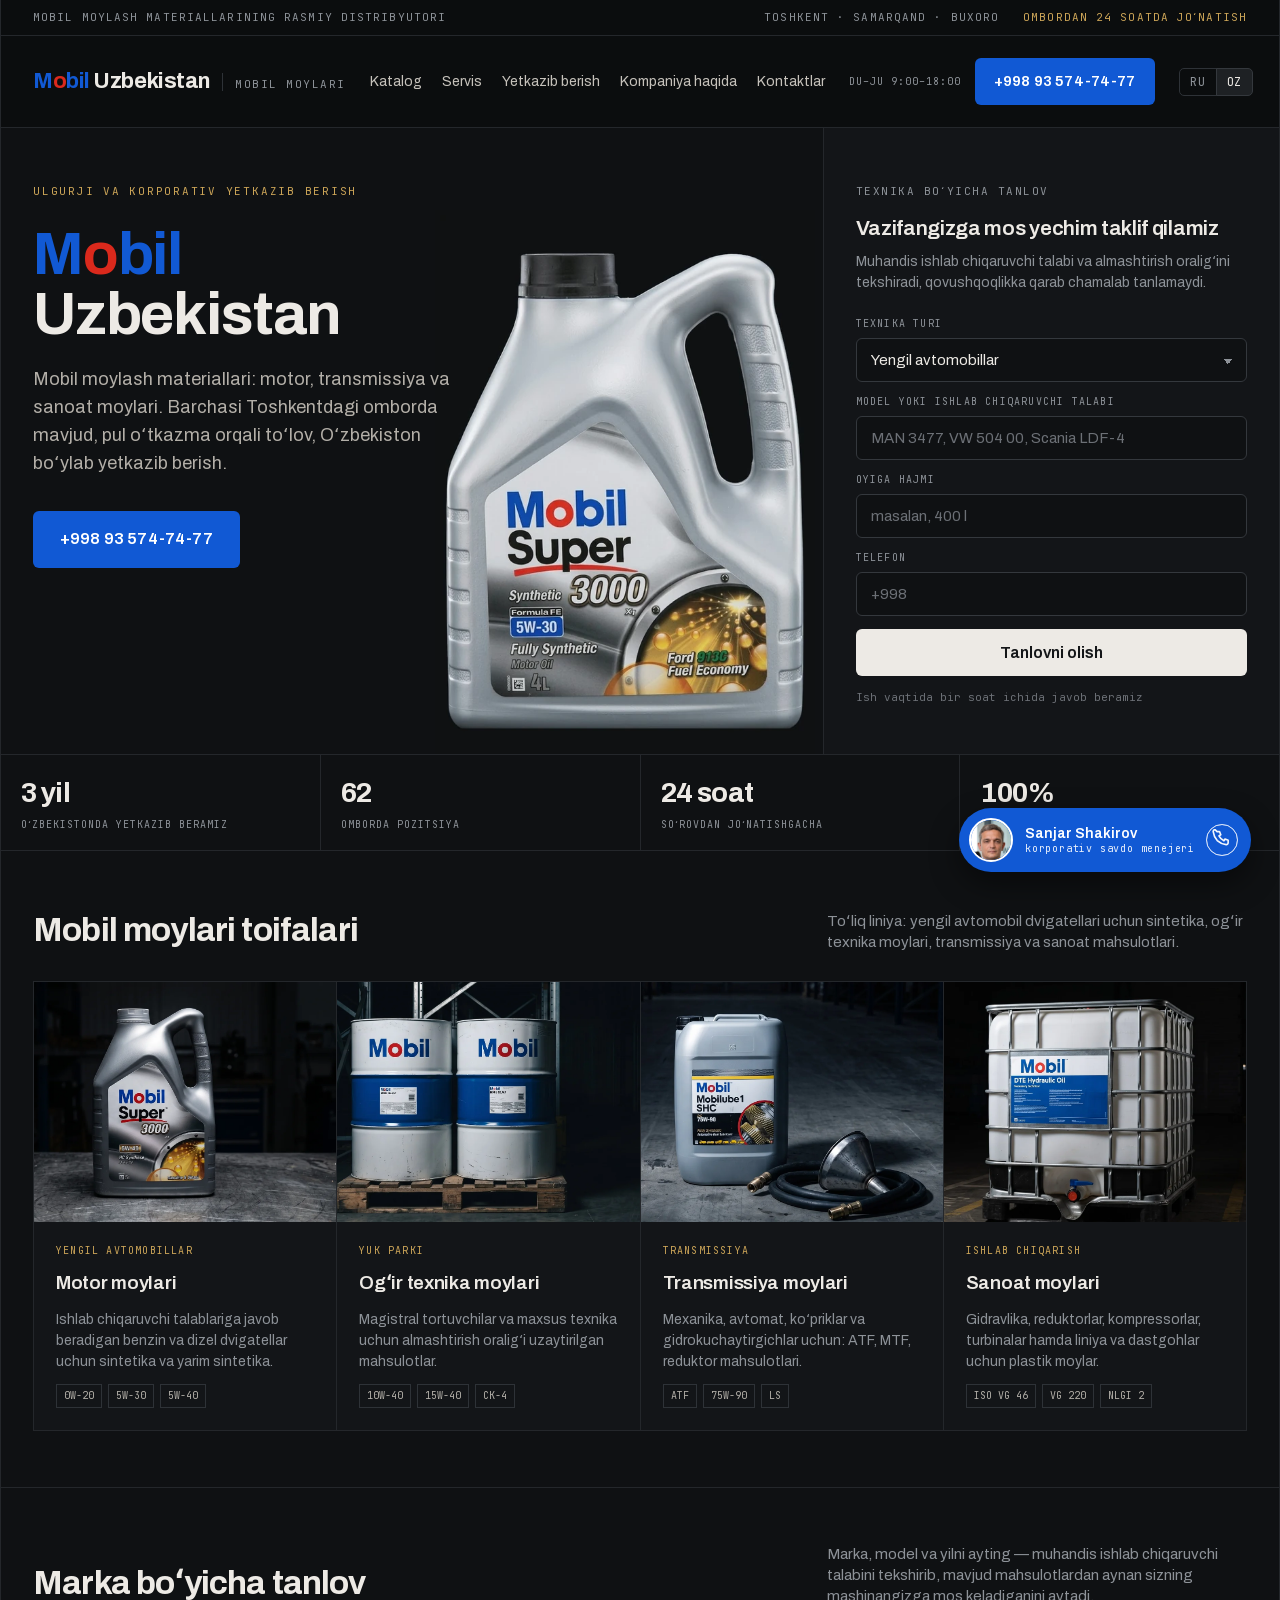
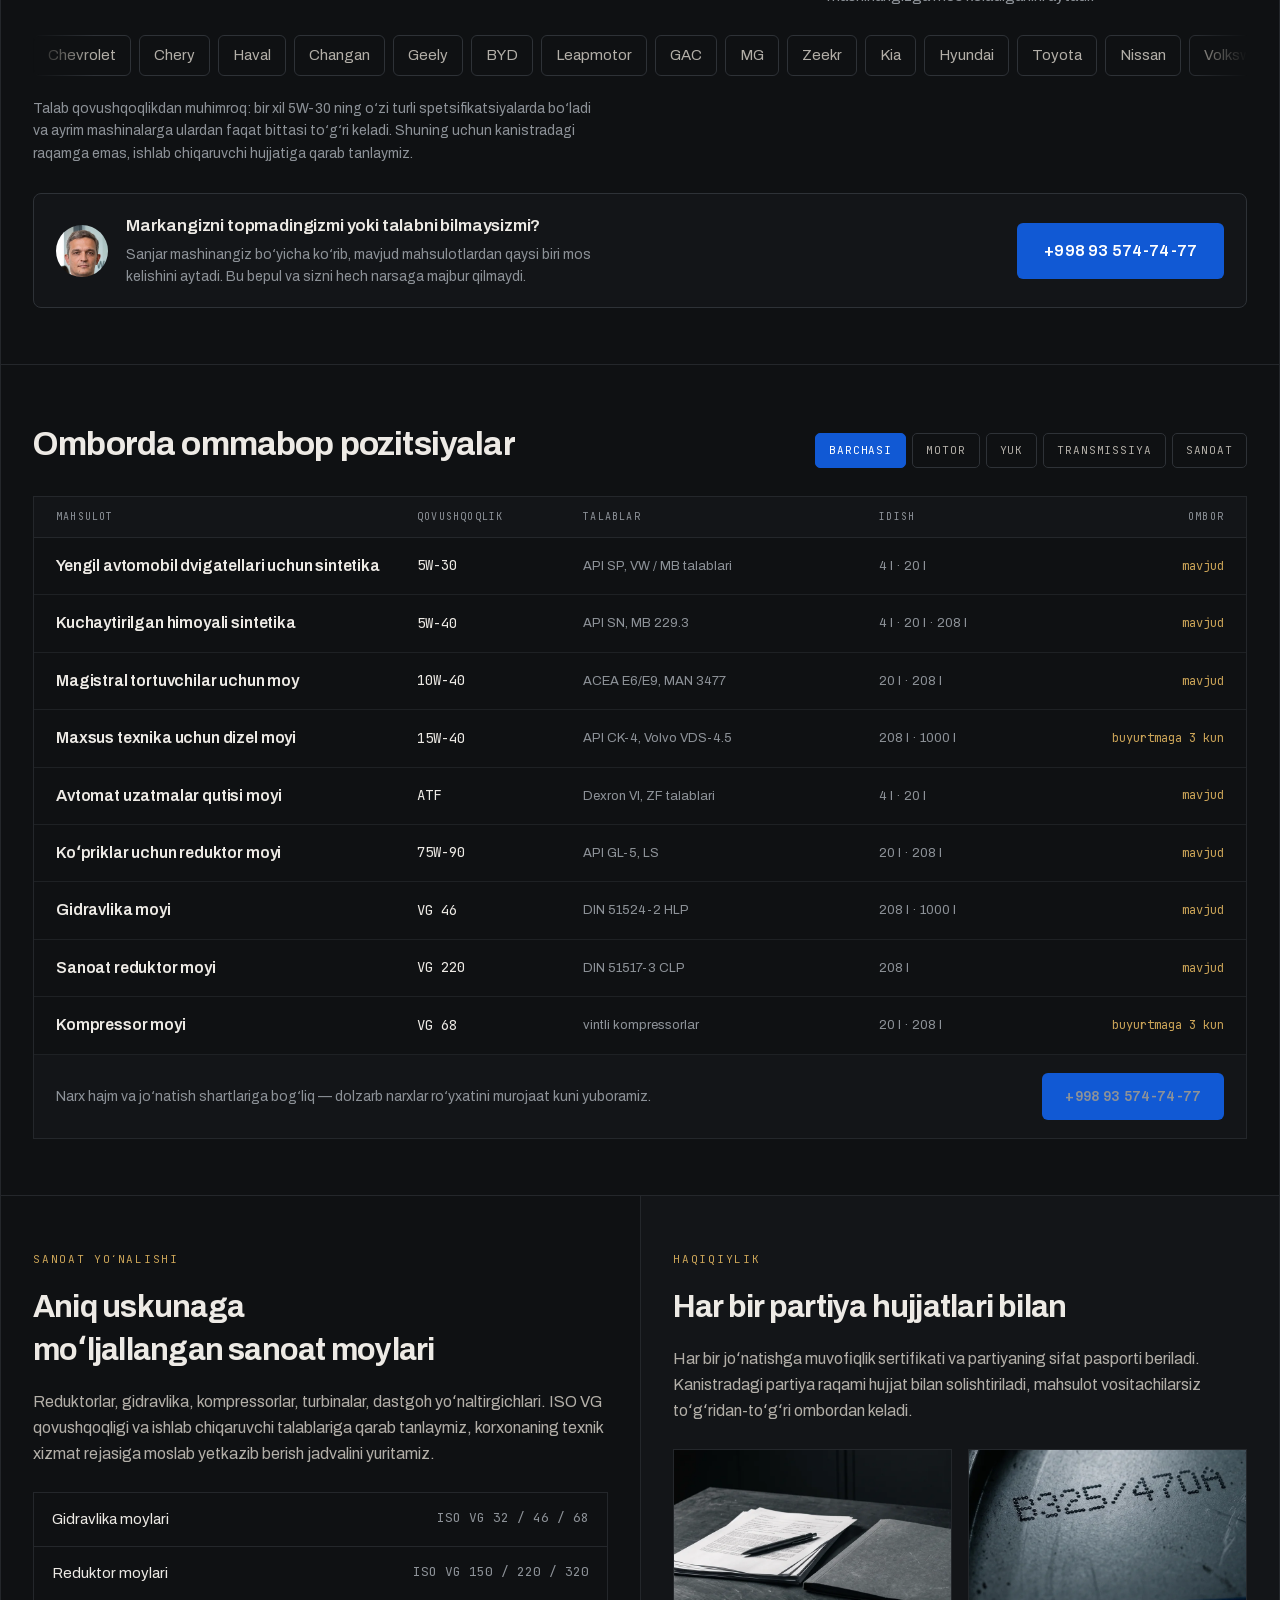
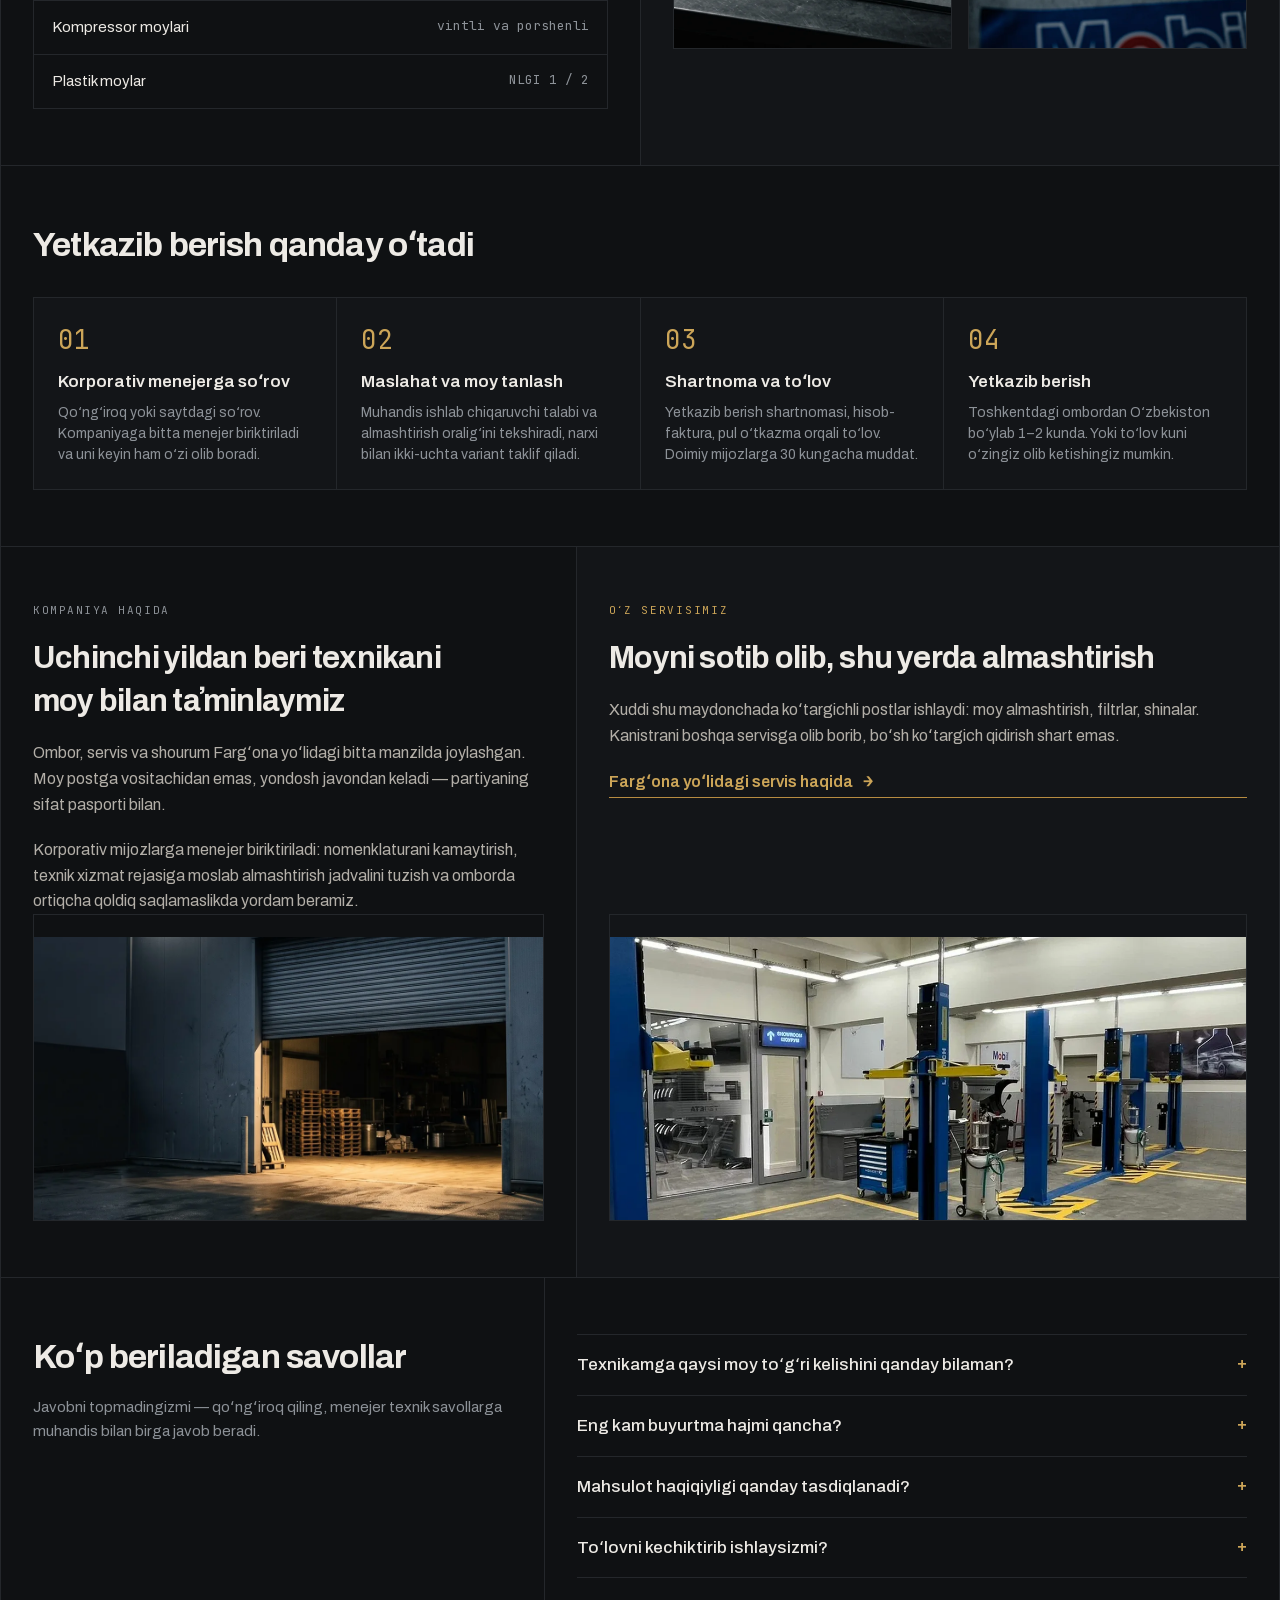
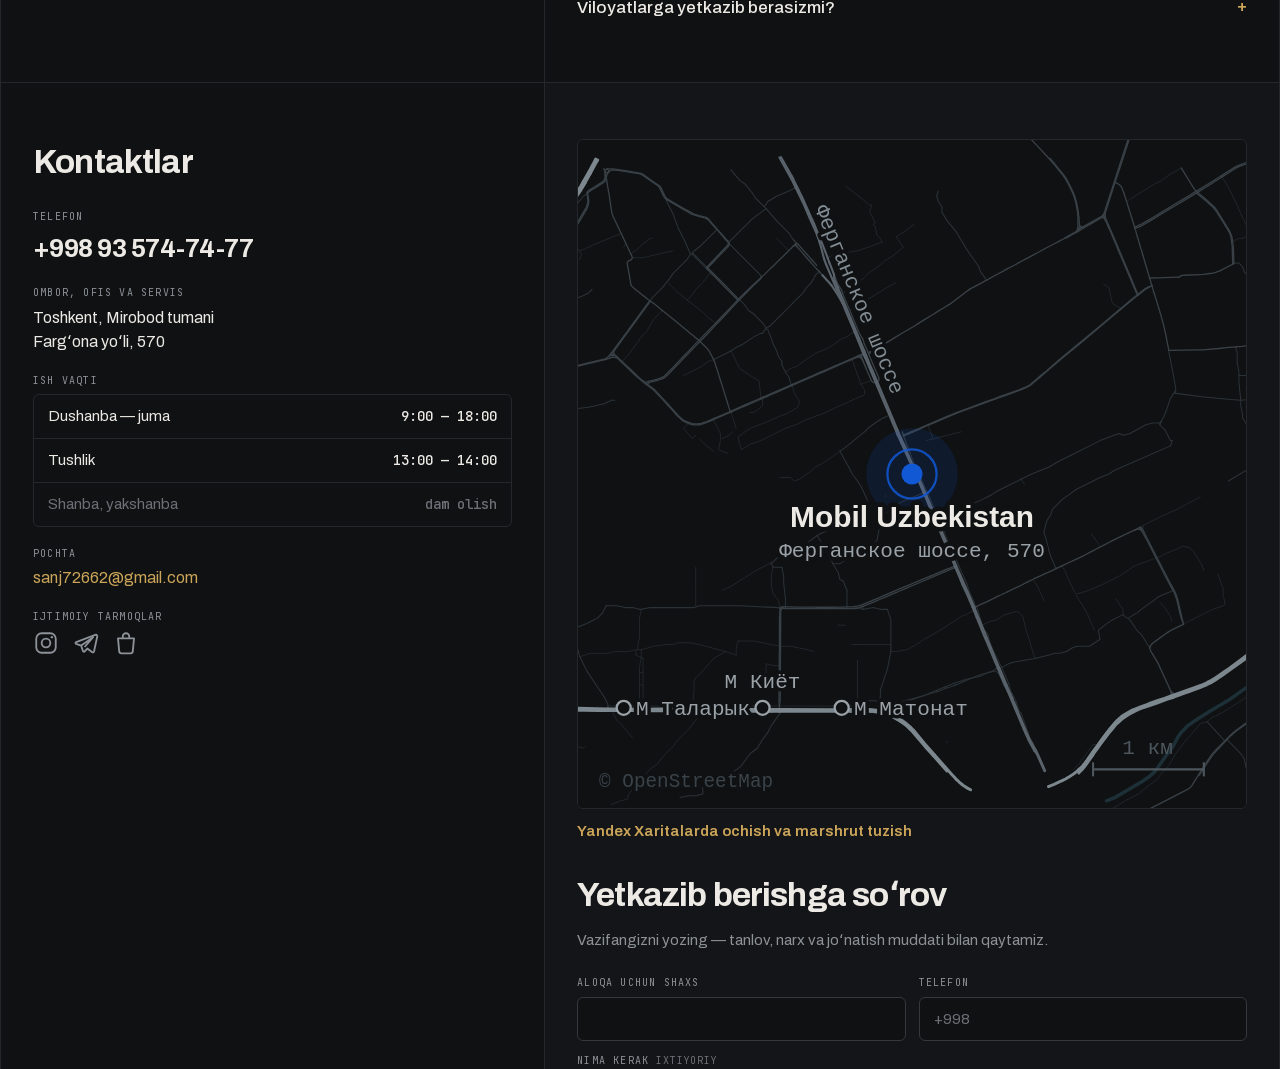
==== commit b1f77cc1: "Свои шрифты вместо Google Fonts С критического пути ушли два чужих домена — на каждый браузер тратил" ====
--- a/uz/index.html
+++ b/uz/index.html
@@ -3,7 +3,7 @@
 <head>
 <meta charset="utf-8">
 <meta name="viewport" content="width=device-width, initial-scale=1">
-<meta http-equiv="Content-Security-Policy" content="default-src 'self'; script-src 'self'; style-src 'self' 'unsafe-inline' https://fonts.googleapis.com; font-src https://fonts.gstatic.com; img-src 'self' data:; form-action 'self' https://*.workers.dev; base-uri 'self'; object-src 'none'; upgrade-insecure-requests">
+<meta http-equiv="Content-Security-Policy" content="default-src 'self'; script-src 'self'; style-src 'self' 'unsafe-inline'; font-src 'self'; img-src 'self' data:; form-action 'self' https://*.workers.dev; base-uri 'self'; object-src 'none'; upgrade-insecure-requests">
 <title>Toshkentda Mobil moylari — ulgurji va chakana | Mobil Uzbekistan</title>
 <meta name="description" content="Toshkentda Mobil moylash materiallari: Fargʻona yoʻlidagi ombordan motor, transmissiya va sanoat moylari. Ishlab chiqaruvchi talabi boʻyicha tanlov, Oʻzbekiston boʻylab yetkazib berish, oʻz servisimiz.">
 <meta name="robots" content="index,follow,max-image-preview:large,max-snippet:-1">
@@ -32,9 +32,7 @@
 
 <link rel="icon" href="data:image/svg+xml,%3Csvg xmlns='http://www.w3.org/2000/svg' viewBox='0 0 32 32'%3E%3Crect width='32' height='32' fill='%231159d4'/%3E%3Ctext x='16' y='22' font-family='Helvetica,Arial,sans-serif' font-size='15' font-weight='700' letter-spacing='-0.5' text-anchor='middle' fill='%23ffffff'%3EMU%3C/text%3E%3C/svg%3E">
 
-<link rel="preconnect" href="https://fonts.googleapis.com">
-<link rel="preconnect" href="https://fonts.gstatic.com" crossorigin>
-<link href="https://fonts.googleapis.com/css2?family=Archivo:wght@400;500;600;700&family=JetBrains+Mono:wght@400;500&display=swap" rel="stylesheet">
+<link rel="preload" as="font" type="font/woff2" href="/fonts/archivo.woff2" crossorigin>
 
 <link rel="stylesheet" href="/style.css">
 <link rel="preload" as="image" href="/img/hero-canister.webp" fetchpriority="high">
--- a/style.css
+++ b/style.css
@@ -1,3 +1,24 @@
+/* ============ шрифты ============
+   Свои файлы вместо Google Fonts: это убирает два чужих домена
+   с критического пути (DNS + TLS на каждый) и блокирующий CSS.
+   Оба шрифта переменные и урезаны до символов, которые есть на сайте.
+   Archivo кириллицы не содержит вовсе — русский текст всегда шёл
+   системным Helvetica/Arial, поэтому в его файле только латиница. */
+@font-face{
+  font-family:Archivo;
+  src:url(/fonts/archivo.woff2) format('woff2');
+  font-weight:400 700;
+  font-style:normal;
+  font-display:swap;
+}
+@font-face{
+  font-family:'JetBrains Mono';
+  src:url(/fonts/mono.woff2) format('woff2');
+  font-weight:400 500;
+  font-style:normal;
+  font-display:swap;
+}
+
 /* ============ токены ============ */
 :root{
   /* поверхности: от самой тёмной к светлой */
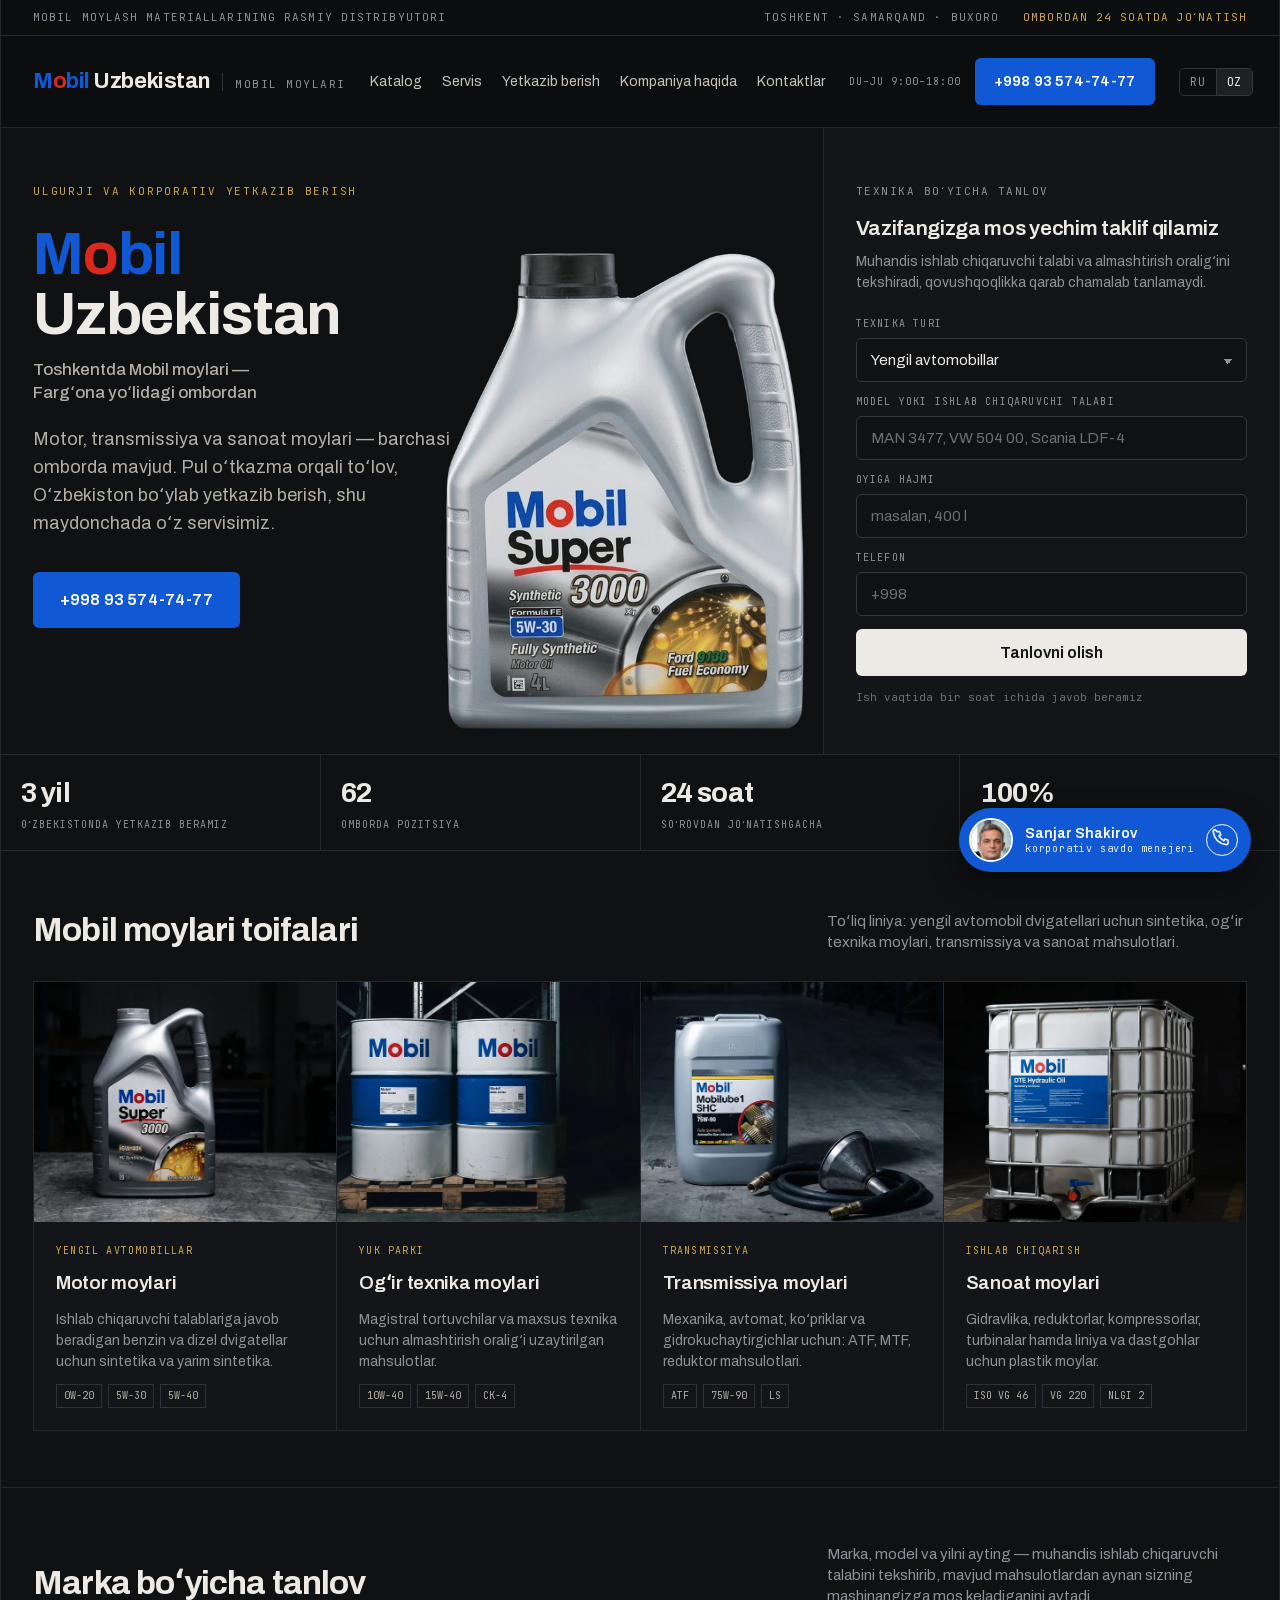
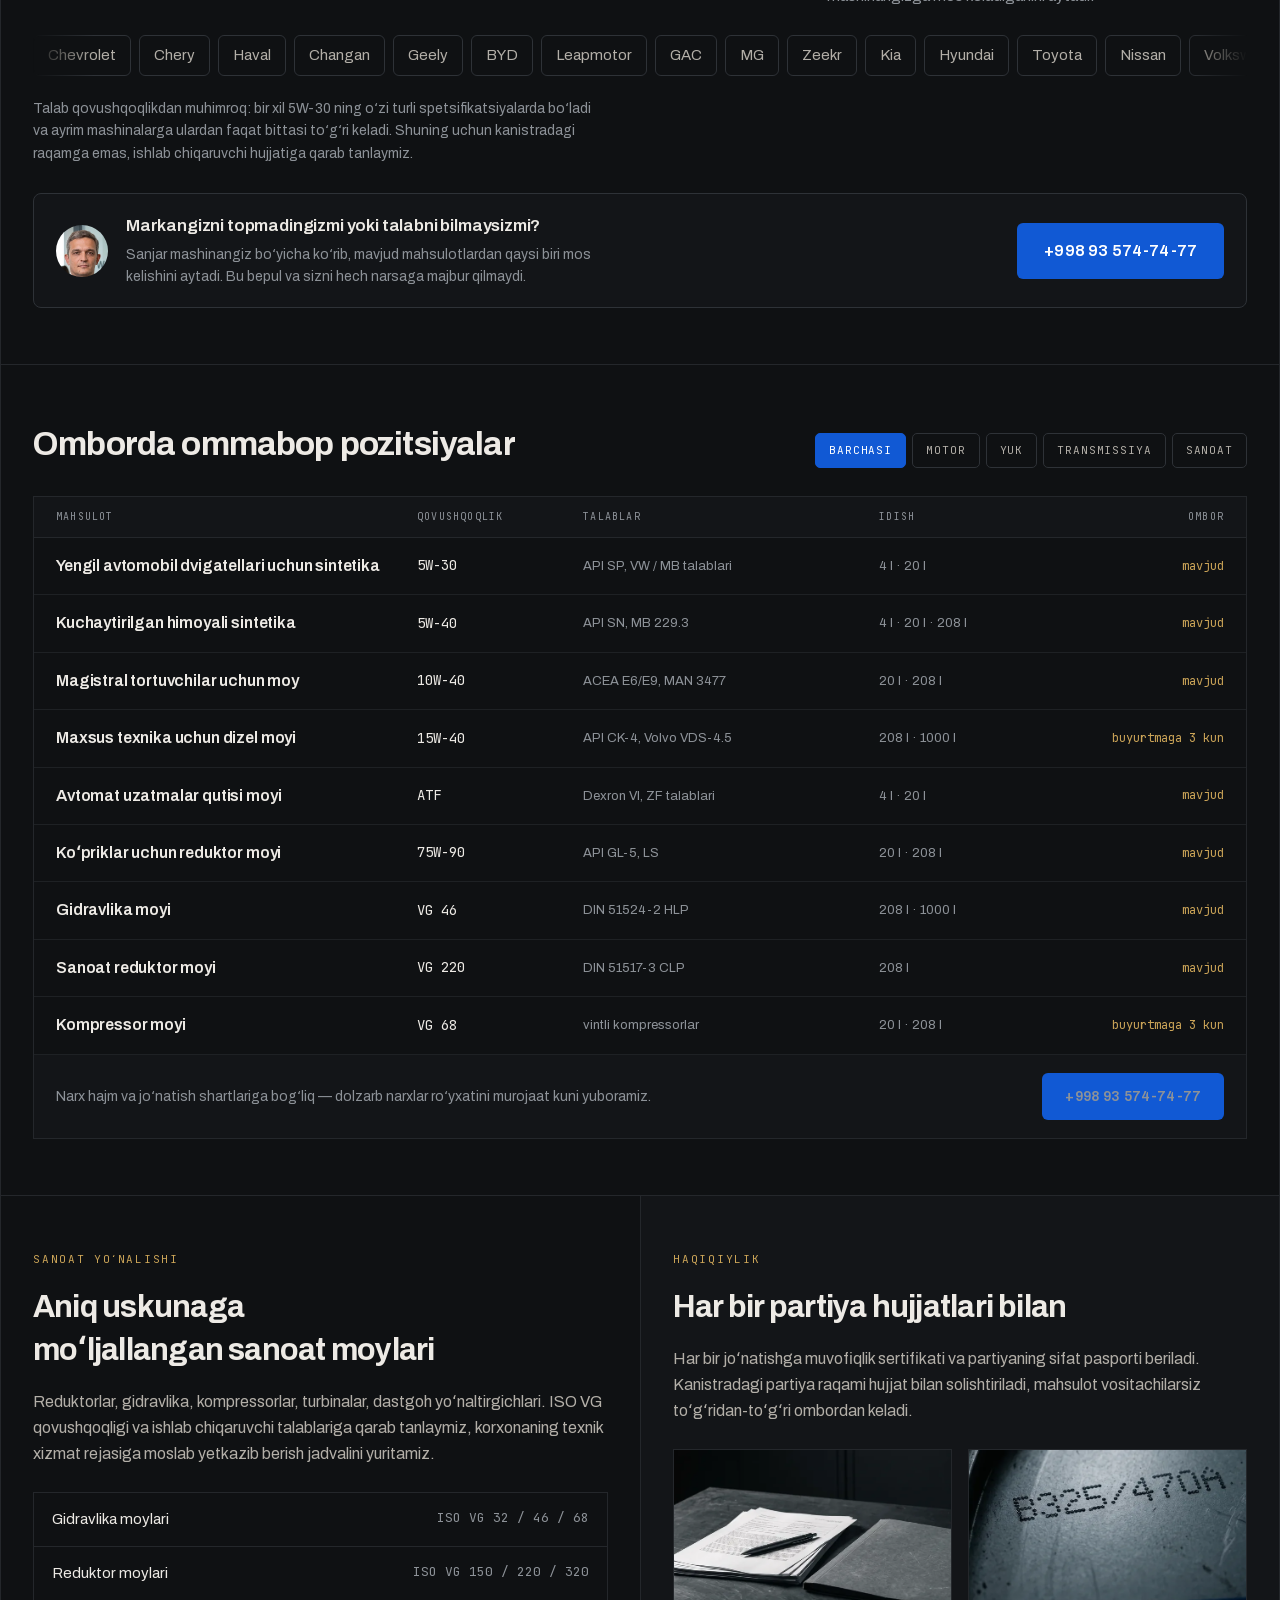
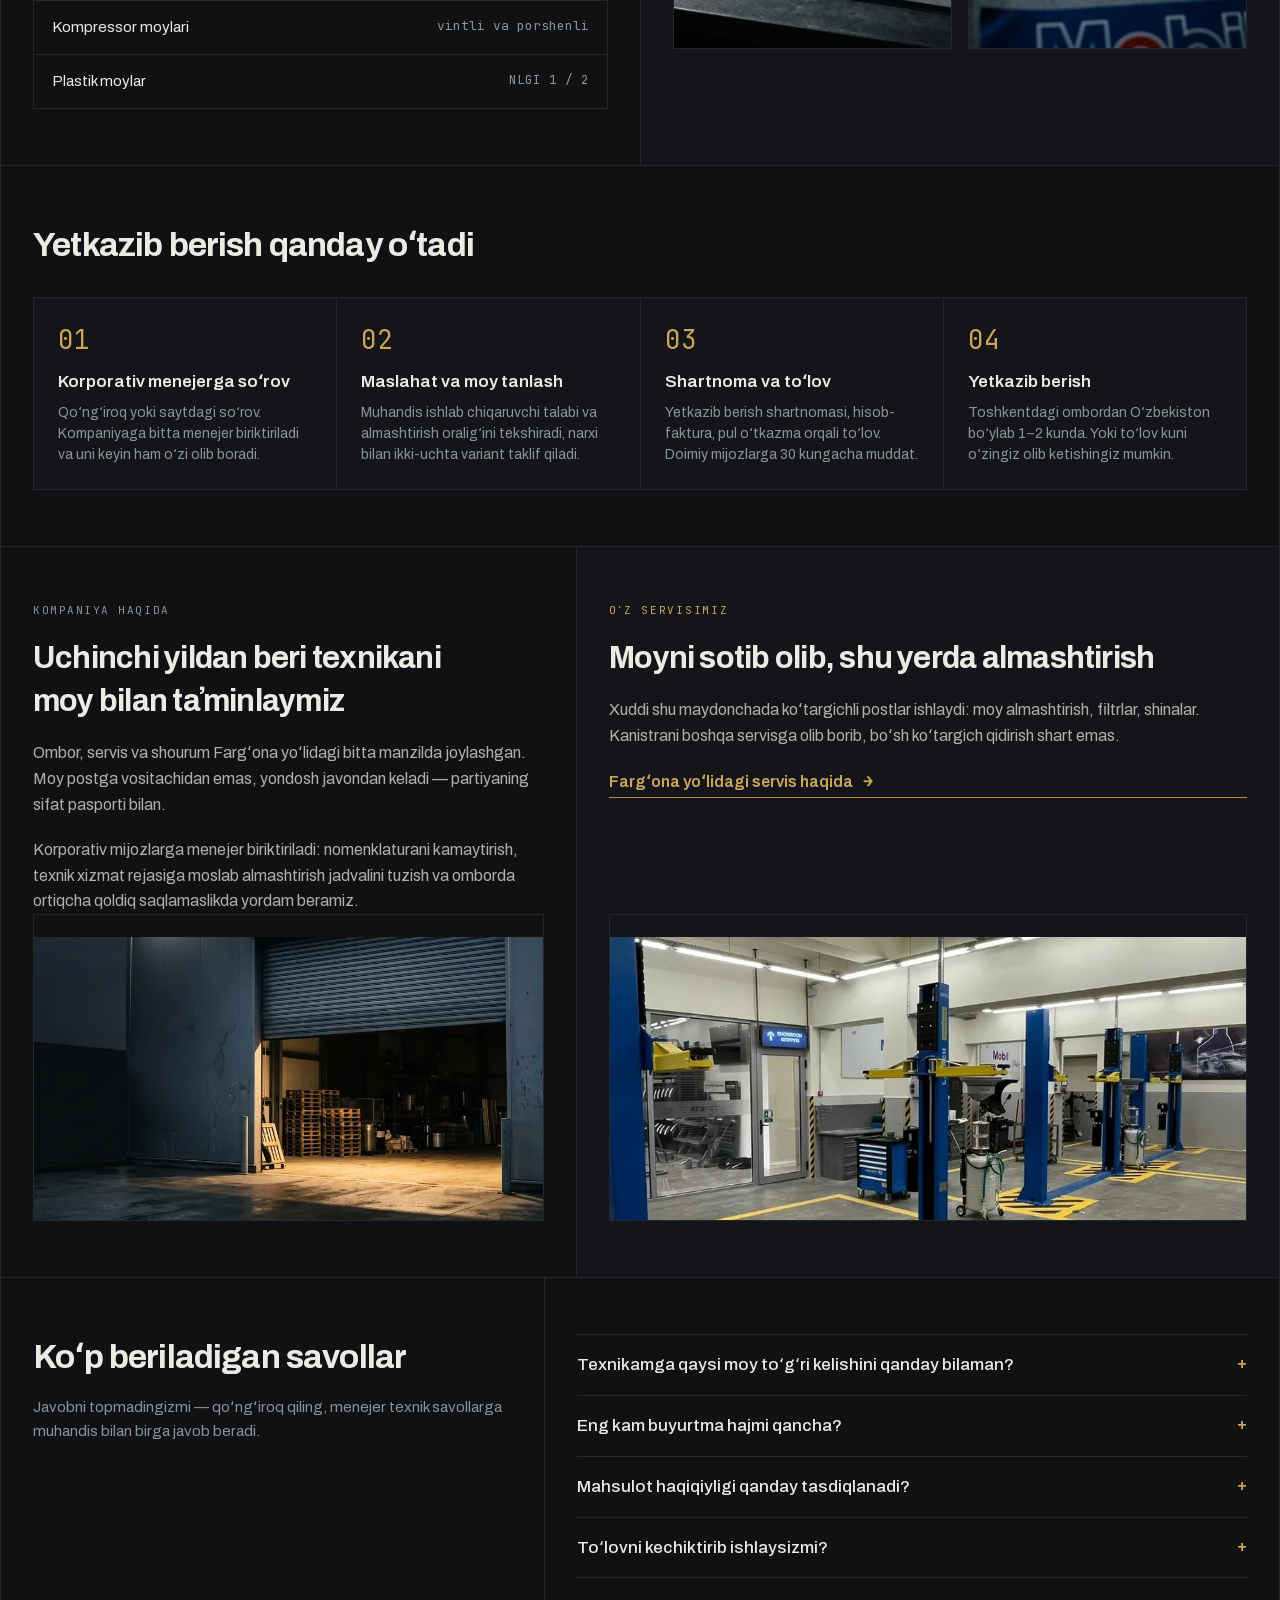
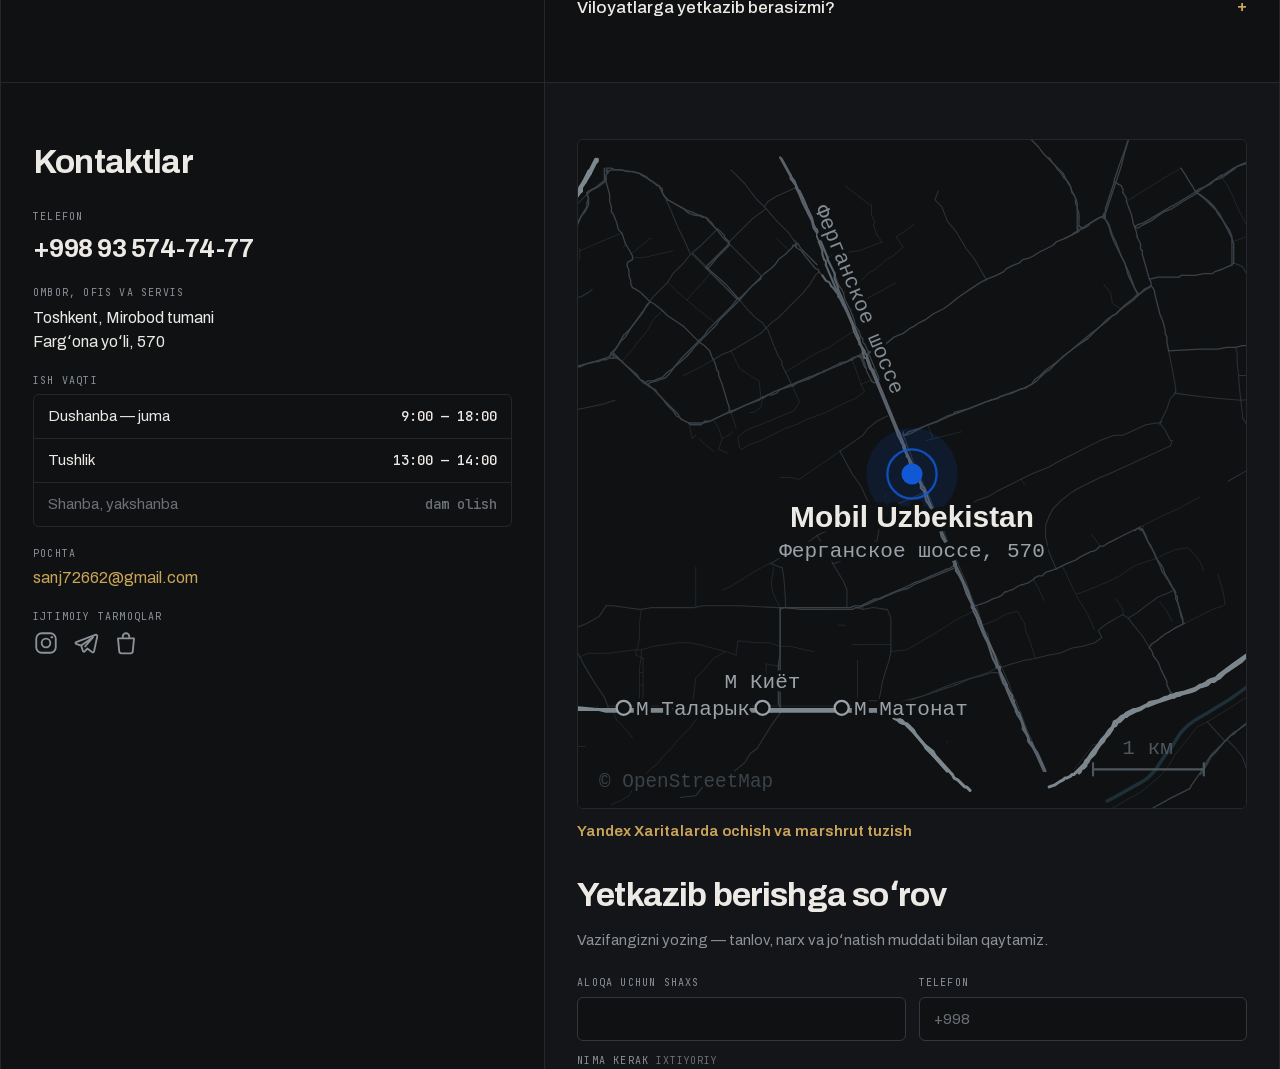
==== commit b028c673: "Оптимизация: вес картинок, H1 с ключевой фразой, микроразметка Скорость. Картинки были завышены в по" ====
--- a/uz/index.html
+++ b/uz/index.html
@@ -3,7 +3,7 @@
 <head>
 <meta charset="utf-8">
 <meta name="viewport" content="width=device-width, initial-scale=1">
-<meta http-equiv="Content-Security-Policy" content="default-src 'self'; script-src 'self'; style-src 'self' 'unsafe-inline'; font-src 'self'; img-src 'self' data:; form-action 'self' https://*.workers.dev; base-uri 'self'; object-src 'none'; upgrade-insecure-requests">
+<meta http-equiv="Content-Security-Policy" content="default-src 'self'; script-src 'self' https://www.googletagmanager.com; style-src 'self' 'unsafe-inline'; font-src 'self'; img-src 'self' data: https://www.googletagmanager.com https://*.google-analytics.com; connect-src 'self' https://*.google-analytics.com https://*.analytics.google.com https://www.googletagmanager.com; form-action 'self' https://*.workers.dev; base-uri 'self'; object-src 'none'; upgrade-insecure-requests">
 <title>Toshkentda Mobil moylari — ulgurji va chakana | Mobil Uzbekistan</title>
 <meta name="description" content="Toshkentda Mobil moylash materiallari: Fargʻona yoʻlidagi ombordan motor, transmissiya va sanoat moylari. Ishlab chiqaruvchi talabi boʻyicha tanlov, Oʻzbekiston boʻylab yetkazib berish, oʻz servisimiz.">
 <meta name="robots" content="index,follow,max-image-preview:large,max-snippet:-1">
@@ -87,8 +87,8 @@
     <div class="hero__main">
       <div class="hero__text">
         <div class="kicker kicker--gold">Ulgurji va korporativ yetkazib berish</div>
-        <h1 class="h1"><span class="wm"><span class="wm-b">M</span><span class="wm-r">o</span><span class="wm-b">bil</span> Uzbekistan</span></h1>
-        <p class="hero__lead">Mobil moylash materiallari: motor, transmissiya va sanoat moylari. Barchasi Toshkentdagi omborda mavjud, pul oʻtkazma orqali toʻlov, Oʻzbekiston boʻylab yetkazib berish.</p>
+        <h1 class="h1"><span class="wm"><span class="wm-b">M</span><span class="wm-r">o</span><span class="wm-b">bil</span> Uzbekistan</span><span class="h1__sub">Toshkentda Mobil moylari — Fargʻona yoʻlidagi ombordan</span></h1>
+        <p class="hero__lead">Motor, transmissiya va sanoat moylari — barchasi omborda mavjud. Pul oʻtkazma orqali toʻlov, Oʻzbekiston boʻylab yetkazib berish, shu maydonchada oʻz servisimiz.</p>
         <div class="hero__cta">
           <a class="btn btn--action btn--tel" href="tel:+998935747477"><span class="tel-num">+998 93 574-74-77</span><span class="tel-word">Qoʻngʻiroq qilish</span></a>
         </div>
@@ -102,17 +102,19 @@
       <div class="pick__title">Vazifangizga mos yechim taklif qilamiz</div>
       <div class="pick__note">Muhandis ishlab chiqaruvchi talabi va almashtirish oraligʻini tekshiradi, qovushqoqlikka qarab chamalab tanlamaydi.</div>
       <form class="pick__form" method="post" action="https://mobil-oil-relay.zvezdotank.workers.dev/">
-        <input type="hidden" name="_form" value="Texnika boʻyicha tanlov (UZ)">
+        <!-- В телеграм-группу заявки уходят по-русски: посетитель видит
+             узбекский текст, а в заявке значение приходит русским. -->
+        <input type="hidden" name="_form" value="Подбор по технике (узб.)">
         <input type="hidden" name="_next" value="uz">
         <input class="trap" type="text" name="company_site" tabindex="-1" autocomplete="off" aria-hidden="true">
 
         <label class="field">
           <span>Texnika turi</span>
           <select name="type">
-            <option>Yengil avtomobillar</option>
-            <option>Yuk mashinalari va maxsus texnika</option>
-            <option>Sanoat uskunalari</option>
-            <option>Kompressorlar va gidravlika</option>
+            <option value="Легковой транспорт">Yengil avtomobillar</option>
+            <option value="Грузовики и спецтехника">Yuk mashinalari va maxsus texnika</option>
+            <option value="Промышленное оборудование">Sanoat uskunalari</option>
+            <option value="Компрессоры и гидравлика">Kompressorlar va gidravlika</option>
           </select>
         </label>
         <label class="field">
@@ -150,7 +152,7 @@
     </div>
     <div class="hair cats">
       <article class="cat">
-        <img class="cat__ph" src="/img/cat-motor.webp" width="1160" height="829" loading="lazy"
+        <img class="cat__ph" src="/img/cat-motor.webp" width="760" height="543" loading="lazy"
              alt="Verstakdagi Mobil Super 3000 5W-40 motor moyi kanistrasi">
         <div class="cat__num">01</div>
         <div class="cat__body">
@@ -162,7 +164,7 @@
         </div>
       </article>
       <article class="cat">
-        <img class="cat__ph" src="/img/cat-truck.webp" width="1160" height="829" loading="lazy"
+        <img class="cat__ph" src="/img/cat-truck.webp" width="760" height="543" loading="lazy"
              alt="Omborda palletdagi 208 litrli Mobil moyi bochkalari">
         <div class="cat__num">02</div>
         <div class="cat__body">
@@ -174,7 +176,7 @@
         </div>
       </article>
       <article class="cat">
-        <img class="cat__ph" src="/img/cat-trans.webp" width="1160" height="829" loading="lazy"
+        <img class="cat__ph" src="/img/cat-trans.webp" width="760" height="543" loading="lazy"
              alt="20 litrli Mobilube 1 SHC 75W-90 transmissiya moyi chelagi">
         <div class="cat__num">03</div>
         <div class="cat__body">
@@ -186,7 +188,7 @@
         </div>
       </article>
       <article class="cat">
-        <img class="cat__ph" src="/img/cat-industrial.webp" width="1160" height="829" loading="lazy"
+        <img class="cat__ph" src="/img/cat-industrial.webp" width="760" height="543" loading="lazy"
              alt="Mobil DTE gidravlika moyi solingan 1000 litrli yevrokub">
         <div class="cat__num">04</div>
         <div class="cat__body">
@@ -347,7 +349,7 @@
   </section>
 
   <!-- sanoat yoʻnalishi va haqiqiylik -->
-  <section class="split" id="industrial" style="grid-template-columns:1fr 1fr">
+  <section class="split split--half" id="industrial">
     <div class="sec" style="border-bottom:0">
       <div class="kicker kicker--gold">Sanoat yoʻnalishi</div>
       <h2 class="h3" style="margin:18px 0">Aniq uskunaga moʻljallangan sanoat moylari</h2>
@@ -364,9 +366,9 @@
       <h2 class="h3" style="margin:18px 0">Har bir partiya hujjatlari bilan</h2>
       <p class="lead" style="margin-bottom:26px">Har bir joʻnatishga muvofiqlik sertifikati va partiyaning sifat pasporti beriladi. Kanistradagi partiya raqami hujjat bilan solishtiriladi, mahsulot vositachilarsiz toʻgʻridan-toʻgʻri ombordan keladi.</p>
       <div class="docs">
-        <img src="/img/doc-papers.webp" width="900" height="600" loading="lazy"
+        <img src="/img/doc-papers.webp" width="700" height="467" loading="lazy"
              alt="Joʻnatish hujjatlari: muvofiqlik sertifikati va sifat pasporti">
-        <img src="/img/doc-batch.webp" width="900" height="600" loading="lazy"
+        <img src="/img/doc-batch.webp" width="700" height="467" loading="lazy"
              alt="Mobil bochkasi qopqogʻiga tushirilgan partiya raqami">
       </div>
     </div>
@@ -406,7 +408,7 @@
       <h2 class="h3" style="margin:18px 0">Uchinchi yildan beri texnikani moy bilan taʼminlaymiz</h2>
       <p class="lead">Ombor, servis va shourum Fargʻona yoʻlidagi bitta manzilda joylashgan. Moy postga vositachidan emas, yondosh javondan keladi — partiyaning sifat pasporti bilan.</p>
       <p class="lead">Korporativ mijozlarga menejer biriktiriladi: nomenklaturani kamaytirish, texnik xizmat rejasiga moslab almashtirish jadvalini tuzish va omborda ortiqcha qoldiq saqlamaslikda yordam beramiz.</p>
-      <img class="shot" style="margin-top:22px" src="/img/gate.webp" width="1160" height="870" loading="lazy"
+      <img class="shot" style="margin-top:22px" src="/img/gate.webp" width="900" height="675" loading="lazy"
            alt="Ombor darvozasi va yuk ortish maydonchasi">
     </div>
     <div class="sec panel" style="border-bottom:0">
@@ -414,7 +416,7 @@
       <h2 class="h3" style="margin:18px 0">Moyni sotib olib, shu yerda almashtirish</h2>
       <p class="lead" style="margin-bottom:22px">Xuddi shu maydonchada koʻtargichli postlar ishlaydi: moy almashtirish, filtrlar, shinalar. Kanistrani boshqa servisga olib borib, boʻsh koʻtargich qidirish shart emas.</p>
       <a class="crosslink" href="/uz/service.html">Fargʻona yoʻlidagi servis haqida</a>
-      <img class="shot" style="margin-top:22px" src="/img/service.webp" width="1160" height="870" loading="lazy"
+      <img class="shot" style="margin-top:22px" src="/img/service.webp" width="900" height="675" loading="lazy"
            alt="Toshkentdagi Mobil Uzbekistan omborida koʻtargichli servis posti">
     </div>
   </section>
@@ -521,7 +523,7 @@
       <h2 class="h2" style="margin:30px 0 10px">Yetkazib berishga soʻrov</h2>
       <p style="font-size:15px;color:var(--dim);line-height:1.55;margin-bottom:24px">Vazifangizni yozing — tanlov, narx va joʻnatish muddati bilan qaytamiz.</p>
       <form class="order" method="post" action="https://mobil-oil-relay.zvezdotank.workers.dev/">
-        <input type="hidden" name="_form" value="Yetkazib berishga soʻrov (UZ)">
+        <input type="hidden" name="_form" value="Заявка на поставку (узб.)">
         <input type="hidden" name="_next" value="uz">
         <input class="trap" type="text" name="company_site" tabindex="-1" autocomplete="off" aria-hidden="true">
 
@@ -543,7 +545,7 @@
       <a href="https://t.me/Sanjar57002" rel="noopener" aria-label="Telegram — Sanjarga yozish"><svg viewBox="0 0 24 24" fill="none" stroke="currentColor" stroke-width="1.7" stroke-linejoin="round" aria-hidden="true"><path d="M21.2 4.3 2.9 11.2c-.8.3-.8 1.4 0 1.7l4.6 1.5 1.7 5c.2.7 1.1.9 1.6.3l2.4-2.6 4.6 3.4c.6.4 1.4.1 1.6-.6l3-14c.2-.8-.6-1.5-1.2-1.6z"/><path d="M7.5 14.4 18.6 6.6l-7.9 9.1"/></svg></a>
       <a href="https://uzum.uz/ru/shop/tmca" rel="noopener" aria-label="Uzum Marketdagi doʻkon"><svg viewBox="0 0 24 24" fill="none" stroke="currentColor" stroke-width="1.7" stroke-linejoin="round" aria-hidden="true"><path d="M4.6 7.8h14.8l-1.15 12a2 2 0 0 1-2 1.8H7.75a2 2 0 0 1-2-1.8z"/><path d="M9 7.8V6a3 3 0 0 1 6 0v1.8"/></svg></a>
     </span>
-    <span>Mobil — huquq egasining savdo belgisi. Tegeta Motors kompaniyasining sayti.</span>
+    <span>Mobil — huquq egasining savdo belgisi.</span>
     <span>Sayt va targʻibot — <a href="https://sales-hub.uz/?utm_source=mobil-oil.uz&amp;utm_medium=referral&amp;utm_campaign=footer" rel="noopener">Sales HUB</a></span>
   </footer>
 </div>
@@ -563,27 +565,87 @@
   </details>
   <div class="bar__mgr">
     <img class="bar__ava" src="/img/manager.webp" width="192" height="192" alt="">
-    Sanjar Shakirov · menejer
+    Sanjar Shakirov · korporativ menejer
   </div>
 </div>
 
 <script type="application/ld+json">
 {
-  "@context":"https://schema.org",
-  "@type":"AutoPartsStore",
-  "name":"Mobil Uzbekistan — Mobil moylari",
-  "description":"Avtoparklar, zavodlar va servislar uchun Mobil motor, transmissiya va sanoat moylarini ulgurji yetkazib berish.",
-  "url":"https://mobil-oil.uz/uz/",
-  "telephone":"+998935747477",
-  "email":"sanj72662@gmail.com",
-  "address":{"@type":"PostalAddress","addressLocality":"Toshkent","streetAddress":"Mirobod tumani, Fargʻona yoʻli, 570","addressCountry":"UZ"},
-  "areaServed":"UZ",
-  "sameAs":["https://www.instagram.com/tegeta_motors_uzbekistan/"],
-  "image":"https://mobil-oil.uz/img/og.jpg",
-  "currenciesAccepted":"UZS",
-  "paymentAccepted":"Pul oʻtkazma orqali toʻlov",
-  "department":{"@type":"AutoRepair","name":"Mobil Uzbekistan — servis","url":"https://mobil-oil.uz/uz/service.html"},
-  "openingHours":["Mo-Fr 09:00-13:00","Mo-Fr 14:00-18:00"]
+ "@context": "https://schema.org",
+ "@type": "AutoPartsStore",
+ "name": "Mobil Uzbekistan — Mobil moylari",
+ "description": "Avtoparklar, zavodlar va servislar uchun Mobil motor, transmissiya va sanoat moylarini ulgurji yetkazib berish.",
+ "url": "https://mobil-oil.uz/uz/",
+ "telephone": "+998935747477",
+ "email": "sanj72662@gmail.com",
+ "address": {
+  "@type": "PostalAddress",
+  "addressLocality": "Toshkent",
+  "streetAddress": "Mirobod tumani, Fargʻona yoʻli, 570",
+  "addressCountry": "UZ",
+  "postalCode": "100015"
+ },
+ "areaServed": [
+  {
+   "@type": "City",
+   "name": "Ташкент"
+  },
+  {
+   "@type": "Country",
+   "name": "Узбекистан"
+  }
+ ],
+ "sameAs": [
+  "https://www.instagram.com/tegeta_motors_uzbekistan/",
+  "https://t.me/Sanjar57002",
+  "https://uzum.uz/ru/shop/tmca",
+  "https://yandex.com/maps/org/tegeta_motors/206284429216/"
+ ],
+ "image": "https://mobil-oil.uz/img/og.jpg",
+ "currenciesAccepted": "UZS",
+ "paymentAccepted": "Pul oʻtkazma orqali toʻlov",
+ "department": {
+  "@type": "AutoRepair",
+  "name": "Mobil Uzbekistan — servis",
+  "url": "https://mobil-oil.uz/uz/service.html"
+ },
+ "openingHours": [
+  "Mo-Fr 09:00-13:00",
+  "Mo-Fr 14:00-18:00"
+ ],
+ "geo": {
+  "@type": "GeoCoordinates",
+  "latitude": 41.263343,
+  "longitude": 69.315835
+ },
+ "hasMap": "https://yandex.com/maps/org/tegeta_motors/206284429216/",
+ "openingHoursSpecification": [
+  {
+   "@type": "OpeningHoursSpecification",
+   "dayOfWeek": [
+    "Monday",
+    "Tuesday",
+    "Wednesday",
+    "Thursday",
+    "Friday"
+   ],
+   "opens": "09:00",
+   "closes": "13:00"
+  },
+  {
+   "@type": "OpeningHoursSpecification",
+   "dayOfWeek": [
+    "Monday",
+    "Tuesday",
+    "Wednesday",
+    "Thursday",
+    "Friday"
+   ],
+   "opens": "14:00",
+   "closes": "18:00"
+  }
+ ],
+ "priceRange": "$$"
 }
 </script>
 
@@ -654,5 +716,6 @@
 }
 </script>
 
+<script src="/analytics.js"></script>
 </body>
 </html>
--- a/style.css
+++ b/style.css
@@ -95,6 +95,10 @@
 .sec{padding:var(--section) var(--pad);border-bottom:1px solid var(--line)}
 .split{display:grid;border-bottom:1px solid var(--line)}
 .split > * + *{border-left:1px solid var(--line)}
+/* Две равные колонки. Отдельным классом, а не инлайновым стилем:
+   инлайн сильнее медиазапроса, и на телефоне колонки не схлопывались —
+   содержимое не влезало в экран и появлялась горизонтальная прокрутка. */
+.split--half{grid-template-columns:1fr 1fr}
 .panel{background:var(--surface)}
 
 /* сетки «в одну линию»: фон просвечивает через зазор в 1px */
@@ -210,7 +214,19 @@
   position:absolute;z-index:0;right:8px;bottom:-26px;width:380px;height:auto;
   pointer-events:none;
 }
-@media (max-width:1179px){.hero__prod{display:none}.hero__text{max-width:none}}
+/* Раньше на всех экранах уже планшетного канистра просто пряталась —
+   первый экран оставался без товара. Теперь: на планшете та же
+   композиция, что на десктопе, только мельче; на телефоне сбоку места
+   нет, поэтому канистра встаёт в поток под кнопкой, по центру. */
+@media (max-width:1179px){
+  .hero__text{max-width:min(560px,62%)}
+  .hero__prod{width:min(320px,34vw)}
+}
+@media (max-width:759px){
+  .hero__text{max-width:none}
+  /* у .hero__cta уже есть отступ снизу — свой не добавляем */
+  .hero__prod{position:static;width:min(230px,58vw);margin:0 auto}
+}
 .hero__main{padding:56px var(--pad) 44px}
 .tare{max-width:450px;color:var(--line-strong)}
 .tare svg{width:100%;height:auto;display:block}
@@ -409,7 +425,7 @@
 @media (max-width:1179px){
   :root{--pad:24px;--section:44px}
   .nav{display:none}
-  .hero,.about,.faq,.contacts{grid-template-columns:1fr}
+  .hero,.about,.faq,.contacts,.split--half{grid-template-columns:1fr}
   .split > * + *{border-left:0;border-top:1px solid var(--line)}
   .hero__main,.pick,.faq__intro,.faq__list{padding-left:var(--pad);padding-right:var(--pad)}
   .cats,.steps,.logos{grid-template-columns:repeat(2,1fr)}
@@ -486,7 +502,12 @@
 
   .docs{grid-template-columns:1fr}
   .docs .ph,.docs img{height:160px}
-  .steps,.logos{grid-template-columns:1fr 1fr}
+  /* Шаги — в один столбец. В двух колонках на текст оставалось 120px,
+     а «корпоративному» требует 143: колонка распирала сетку шире
+     экрана и появлялась горизонтальная прокрутка. Да и описания
+     сыпались лесенкой по десятку символов. */
+  .steps,.steps--six{grid-template-columns:1fr}
+  .logos{grid-template-columns:1fr 1fr}
   .case{grid-template-columns:1fr;gap:10px}
   .order{grid-template-columns:1fr}
   .order .wide,.order button{grid-column:span 1}
@@ -546,7 +567,7 @@
 .same span{font-family:var(--mono);font-size:11px;letter-spacing:.1em;text-transform:uppercase;color:var(--gold)}
 .steps--six{grid-template-columns:repeat(3,1fr)}
 @media (max-width:1179px){.steps--six{grid-template-columns:repeat(2,1fr)}}
-@media (max-width:759px){.steps--six{grid-template-columns:1fr 1fr}}
+@media (max-width:759px){.steps--six{grid-template-columns:1fr}}
 
 .crosslink{
   display:inline-flex;align-items:center;gap:10px;
